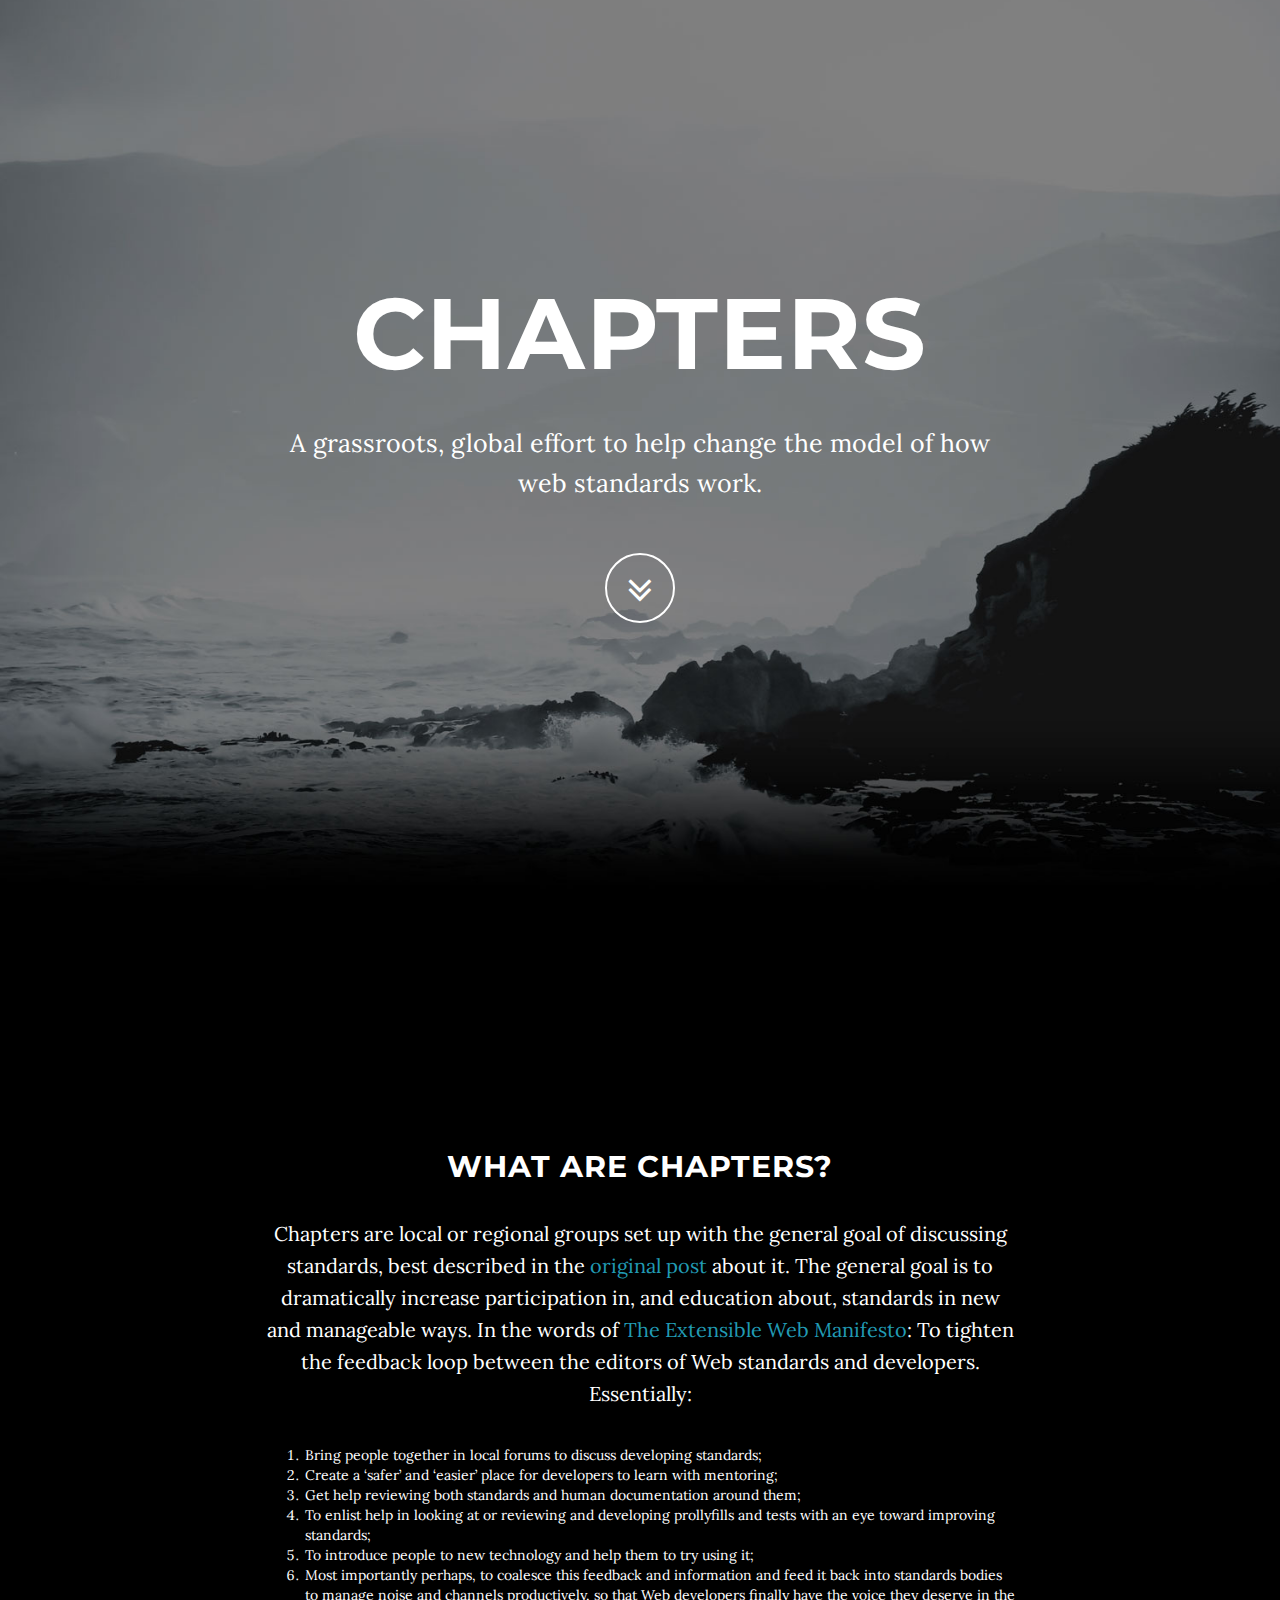
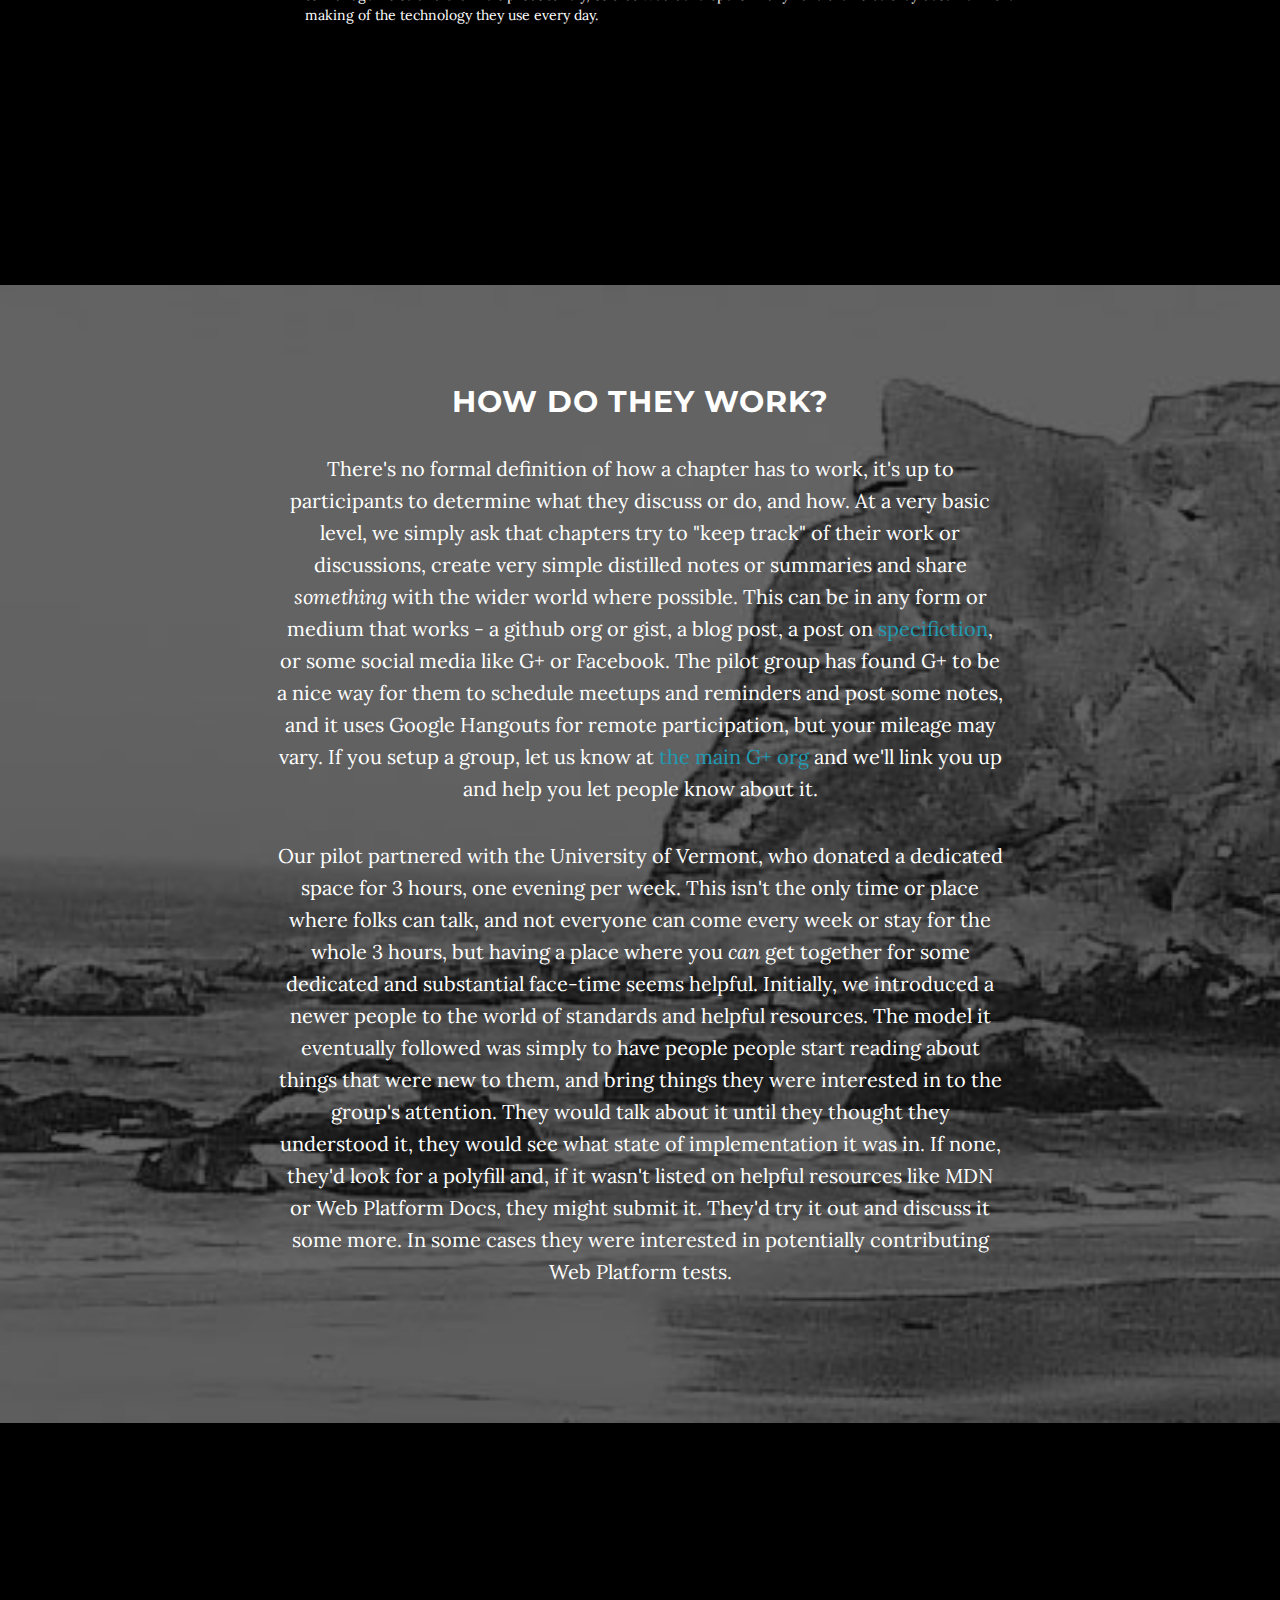
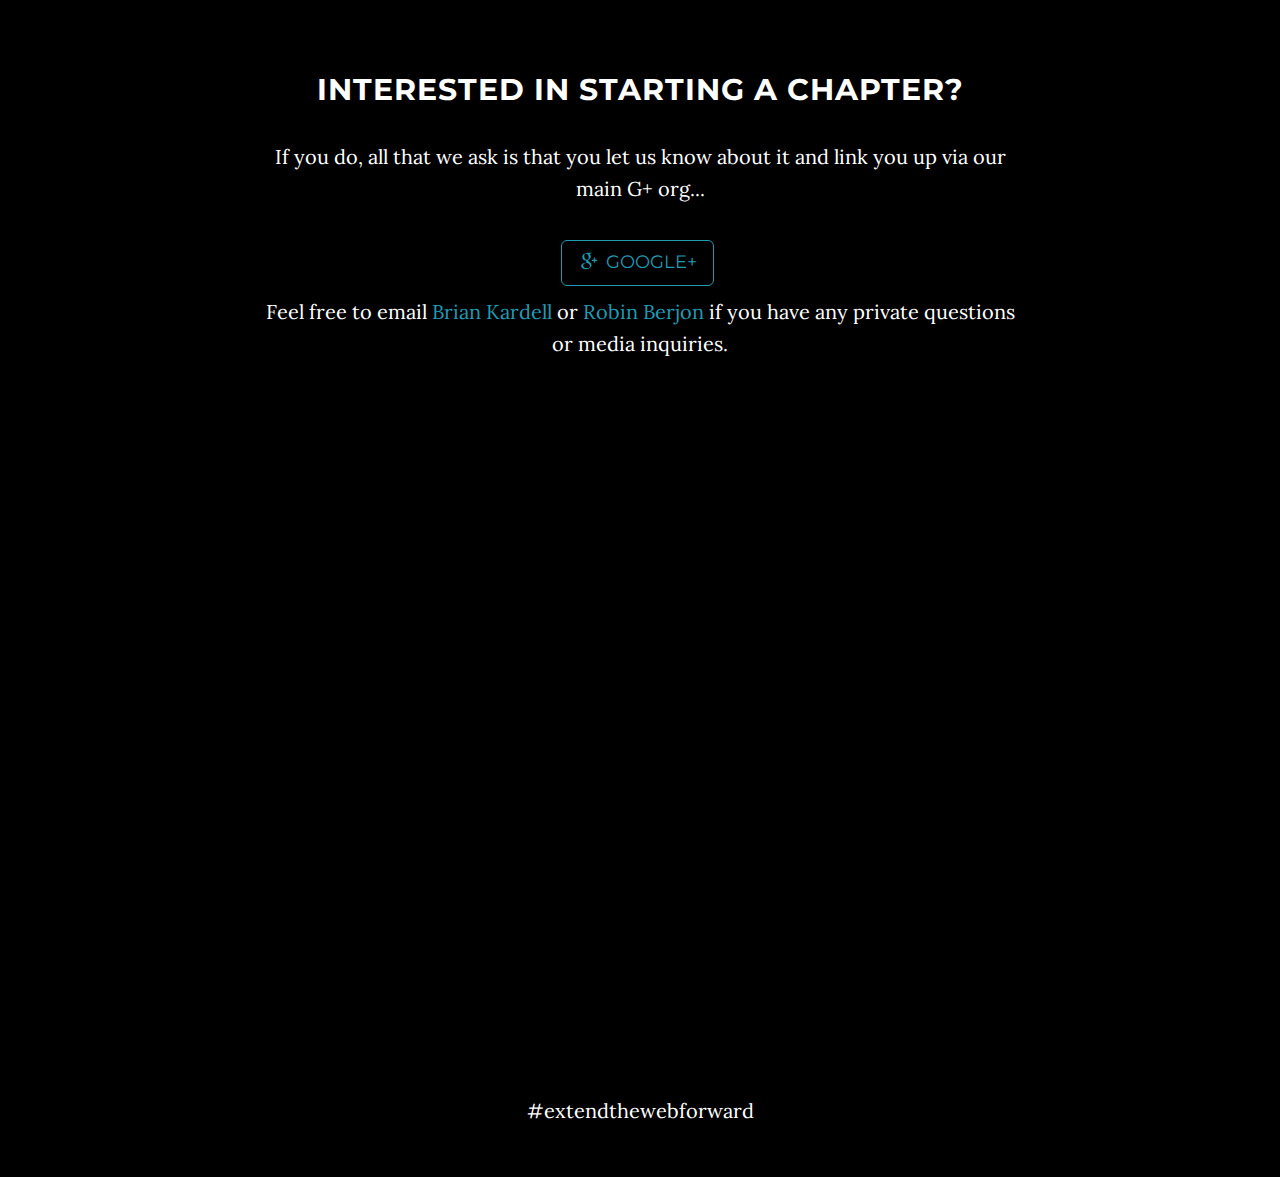
==== index.html @ 22abe1ae "Typos and copy-editing of the "What" text" ====
<!DOCTYPE html>
<html lang="en">

<head>

    <meta charset="utf-8">
    <meta http-equiv="X-UA-Compatible" content="IE=edge">
    <meta name="viewport" content="width=device-width, initial-scale=1">
    <meta name="description" content="">
    <meta name="author" content="">

    <title>Chapters.io : Tightening the Standards Feedback Loop</title>

    <!-- Bootstrap Core CSS -->
    <link href="css/bootstrap.min.css" rel="stylesheet">

    <!-- Custom CSS -->
    <link href="css/grayscale.css" rel="stylesheet">

    <!-- Custom Fonts -->
    <link href="font-awesome/css/font-awesome.min.css" rel="stylesheet" type="text/css">
    <link href="http://fonts.googleapis.com/css?family=Lora:400,700,400italic,700italic" rel="stylesheet" type="text/css">
    <link href="http://fonts.googleapis.com/css?family=Montserrat:400,700" rel="stylesheet" type="text/css">

    <!-- HTML5 Shim and Respond.js IE8 support of HTML5 elements and media queries -->
    <!-- WARNING: Respond.js doesn't work if you view the page via file:// -->
    <!--[if lt IE 9]>
        <script src="https://oss.maxcdn.com/libs/html5shiv/3.7.0/html5shiv.js"></script>
        <script src="https://oss.maxcdn.com/libs/respond.js/1.4.2/respond.min.js"></script>
    <![endif]-->

</head>

<body id="page-top" data-spy="scroll" data-target=".navbar-fixed-top">



    <!-- Intro Header -->
    <header class="intro">
        <div class="intro-body">
            <div class="container">
                <div class="row">
                    <div class="col-md-8 col-md-offset-2">
                        <h1 class="brand-heading">Chapters</h1>
                        <p class="intro-text">A grassroots, global effort to help change the model of how web standards work.</p>
                        <a href="#about" class="btn btn-circle page-scroll">
                            <i class="fa fa-angle-double-down animated"></i>
                        </a>
                    </div>
                </div>
            </div>
        </div>
    </header>

    <!-- About Section -->
    <section id="about" class="container content-section text-center">
        <div class="row">
            <div class="col-lg-8 col-lg-offset-2">
                <h2>What are Chapters?</h2>
                <p>
                Chapters are local or regional groups set up with the general goal of discussing standards, best described in
                the <a href="https://medium.com/@briankardell/web-standards-we-want-part-i-chapters-ca71985bf914">original post</a>
                about it. The general goal is to dramatically increase participation in, and education about, standards in new and
                manageable ways. In the words of <a href="https://extensiblewebmanifesto.org">The Extensible Web Manifesto</a>:
                To tighten the feedback loop between the editors of Web standards and developers. Essentially:
                </p>
                <ol style="text-align: left;">
			<li>Bring people together in local forums to discuss developing standards;</li>
			<li>Create a ‘safer’ and ‘easier’ place for developers to learn with mentoring;</li>
			<li>Get help reviewing both standards and human documentation around them;</li>
			<li>To enlist help in looking at or reviewing and developing prollyfills and tests with an eye toward 
			    improving standards;</li>
			<li>To introduce people to new technology and help them to try using it;</li>
			<li>Most importantly perhaps, to coalesce this feedback and information and feed it back into standards
			    bodies to manage noise and channels productively, so that Web developers finally have the voice
			    they deserve in the making of the technology they use every day.</li>
		</ol>
            </div>
        </div>
    </section>

    <!-- Download Section -->
    <section class="content-section text-center">
        <div class="how-section">
            <div class="container">
                <div class="col-lg-8 col-lg-offset-2">
                    <h2>How do they work?</h2>
                    <p>There's no formal definition of how a chapter has to work, it's up to participants to determine what
                    they discuss or do, and how.  At a very basic level, we simply ask that chapters try to "keep track" of their work or discussions,
                    create very simple distilled notes or summaries and share <em>something</em> with the wider world where possible.
                    This can be in any form or medium that works - a github org or gist, a blog post, a post on <a href="https://discourse.specifiction.org">specifiction</a>, or some social media like G+ or Facebook.  The pilot group has found G+ to be a nice way for them to schedule meetups
                    and reminders and post some notes, and it uses Google Hangouts for remote participation, but your mileage may vary.
                    If you setup a group, let us know at <a href="https://plus.google.com/u/0/108958737038911231850/about">the main G+ org</a>
                    and we'll link you up and help you let people know about it.
                    </p>
                    <p>Our pilot partnered with the University of Vermont, who donated a dedicated space for 3 hours, one evening per week.
                    This isn't the only time or place where folks can talk, and not everyone can come every week or stay for the whole 3 hours,
                    but having a place where you <em>can</em> get together for some dedicated and substantial face-time seems helpful.
                    Initially, we introduced a newer people to the world of standards and helpful resources.
                    The model it eventually followed was simply to have people people start reading about things that were new to them, and
                    bring things they were interested in to the group's attention.  They would talk about it until they thought they understood it,
                    they would see what state of implementation it was in.  If none, they'd look for a polyfill and, if it wasn't listed on
                    helpful resources like MDN or Web Platform Docs, they might submit it.  They'd try it out and discuss it some more.
                    In some cases they were interested in potentially contributing Web Platform tests.
                    </p>
                    <!-- a href="url" class="btn btn-default btn-lg">Sample link</a -->
                </div>
            </div>
        </div>
    </section>

    <!-- Contact Section -->
    <section id="contact" class="container content-section text-center">
        <div class="row">
            <div class="col-lg-8 col-lg-offset-2">
                <h2>Interested in Starting a Chapter?</h2>
                <p>If you do, all that we ask is that you let us know about it and link you up via our main G+ org...</p>
                </p>
                <ul class="list-inline banner-social-buttons">
                    <!-- we don't have this yet... li>
                        <a href="https://twitter.com/chapters.io" class="btn btn-default btn-lg"><i class="fa fa-twitter fa-fw"></i> <span class="network-name">Twitter</span></a>
                    </li>
                    -->
                    <!-- we don't really have something useful here atm... li>
                        <a href="https://github.com/chapters" class="btn btn-default btn-lg"><i class="fa fa-github fa-fw"></i> <span class="network-name">Github</span></a>
                    </li -->
                    <li>
                        <a href="https://plus.google.com/u/0/108958737038911231850/about" class="btn btn-default btn-lg"><i class="fa fa-google-plus fa-fw"></i> <span class="network-name">Google+</span></a>
                    </li>
                </ul>
                <p>Feel free to email <a href="mailto:bkardell@gmail.com">Brian Kardell</a> or <a href="mailto:robin@berjon.com">Robin Berjon</a> if you have any private questions or media inquiries.</p>
            </div>
        </div>
    </section>

    <!-- Map Section -->
    <div id="map"></div>

    <!-- Footer -->
    <footer>
        <div class="container text-center">
            <p>#extendthewebforward</p>
        </div>
    </footer>

</body>

</html>
---- css/grayscale.css ----
/*!
 * Start Bootstrap - Grayscale Bootstrap Theme (http://startbootstrap.com)
 * Code licensed under the Apache License v2.0.
 * For details, see http://www.apache.org/licenses/LICENSE-2.0.
 */

body {
    width: 100%;
    height: 100%;
    font-family: Lora,"Helvetica Neue",Helvetica,Arial,sans-serif;
    color: #fff;
    background-color: #000;
}

html {
    width: 100%;
    height: 100%;
}

h1,
h2,
h3,
h4,
h5,
h6 {
    margin: 0 0 35px;
    text-transform: uppercase;
    font-family: Montserrat,"Helvetica Neue",Helvetica,Arial,sans-serif;
    font-weight: 700;
    letter-spacing: 1px;
}

p {
    margin: 0 0 25px;
    font-size: 18px;
    line-height: 1.5;
}

@media(min-width:767px) {
    p {
        margin: 0 0 35px;
        font-size: 20px;
        line-height: 1.6;
    }
}

a {
    color: #219ab3;
    -webkit-transition: all .2s ease-in-out;
    -moz-transition: all .2s ease-in-out;
    transition: all .2s ease-in-out;
}

a:hover,
a:focus {
    text-decoration: none;
    color: #11505d;
}

.light {
    font-weight: 400;
}

.navbar-custom {
    margin-bottom: 0;
    border-bottom: 1px solid rgba(255,255,255,.3);
    text-transform: uppercase;
    font-family: Montserrat,"Helvetica Neue",Helvetica,Arial,sans-serif;
    background-color: #000;
}

.navbar-custom .navbar-brand {
    font-weight: 700;
}

.navbar-custom .navbar-brand:focus {
    outline: 0;
}

.navbar-custom .navbar-brand .navbar-toggle {
    padding: 4px 6px;
    font-size: 16px;
    color: #fff;
}

.navbar-custom .navbar-brand .navbar-toggle:focus,
.navbar-custom .navbar-brand .navbar-toggle:active {
    outline: 0;
}

.navbar-custom a {
    color: #fff;
}

.navbar-custom .nav li.active {
    outline: nonte;
    background-color: rgba(255,255,255,.3);
}

.navbar-custom .nav li a {
    -webkit-transition: background .3s ease-in-out;
    -moz-transition: background .3s ease-in-out;
    transition: background .3s ease-in-out;
}

.navbar-custom .nav li a:hover,
.navbar-custom .nav li a:focus,
.navbar-custom .nav li a.active {
    outline: 0;
    background-color: rgba(255,255,255,.3);
}

@media(min-width:767px) {
    .navbar {
        padding: 20px 0;
        border-bottom: 0;
        letter-spacing: 1px;
        background: 0 0;
        -webkit-transition: background .5s ease-in-out,padding .5s ease-in-out;
        -moz-transition: background .5s ease-in-out,padding .5s ease-in-out;
        transition: background .5s ease-in-out,padding .5s ease-in-out;
    }

    .top-nav-collapse {
        padding: 0;
        background-color: #000;
    }

    .navbar-custom.top-nav-collapse {
        border-bottom: 1px solid rgba(255,255,255,.3);
    }
}

.intro {
    display: table;
    width: 100%;
    height: auto;
    padding: 100px 0;
    text-align: center;
    color: #fff;
    background: url(../img/intro-bg.jpg) no-repeat bottom center scroll;
    background-color: #000;
    -webkit-background-size: cover;
    -moz-background-size: cover;
    background-size: cover;
    -o-background-size: cover;
}

.intro .intro-body {
    display: table-cell;
    vertical-align: middle;
}

.intro .intro-body .brand-heading {
    font-size: 40px;
}

.intro .intro-body .intro-text {
    font-size: 18px;
}

@media(min-width:767px) {
    .intro {
        height: 100%;
        padding: 0;
    }

    .intro .intro-body .brand-heading {
        font-size: 100px;
    }

    .intro .intro-body .intro-text {
        font-size: 25px;
    }
}

.btn-circle {
    width: 70px;
    height: 70px;
    margin-top: 15px;
    padding: 7px 16px;
    border: 2px solid #fff;
    border-radius: 35px;
    font-size: 40px;
    color: #fff;
    background: 0 0;
    -webkit-transition: background .3s ease-in-out;
    -moz-transition: background .3s ease-in-out;
    transition: background .3s ease-in-out;
}

.btn-circle:hover,
.btn-circle:focus {
    outline: 0;
    color: #fff;
    background: rgba(255,255,255,.1);
}

.btn-circle i.animated {
    -webkit-transition-property: -webkit-transform;
    -webkit-transition-duration: 1s;
    -moz-transition-property: -moz-transform;
    -moz-transition-duration: 1s;
}

.btn-circle:hover i.animated {
    -webkit-animation-name: pulse;
    -moz-animation-name: pulse;
    -webkit-animation-duration: 1.5s;
    -moz-animation-duration: 1.5s;
    -webkit-animation-iteration-count: infinite;
    -moz-animation-iteration-count: infinite;
    -webkit-animation-timing-function: linear;
    -moz-animation-timing-function: linear;
}

@-webkit-keyframes pulse {
    0 {
        -webkit-transform: scale(1);
        transform: scale(1);
    }

    50% {
        -webkit-transform: scale(1.2);
        transform: scale(1.2);
    }

    100% {
        -webkit-transform: scale(1);
        transform: scale(1);
    }
}

@-moz-keyframes pulse {
    0 {
        -moz-transform: scale(1);
        transform: scale(1);
    }

    50% {
        -moz-transform: scale(1.2);
        transform: scale(1.2);
    }

    100% {
        -moz-transform: scale(1);
        transform: scale(1);
    }
}

.content-section {
    padding-top: 100px;
}

.how-section {
    width: 100%;
    padding: 50px 0;
    color: #fff;
    background: url(../img/downloads-bg.jpg) no-repeat center center scroll;
    background-color: #000;
    -webkit-background-size: cover;
    -moz-background-size: cover;
    background-size: cover;
    -o-background-size: cover;
}

#map {
    width: 100%;
    height: 200px;
    margin-top: 100px;
}

@media(min-width:767px) {
    .content-section {
        padding-top: 250px;
    }

    .how-section {
        padding: 100px 0;
    }

    #map {
        height: 400px;
        margin-top: 250px;
    }
}

.btn {
    text-transform: uppercase;
    font-family: Montserrat,"Helvetica Neue",Helvetica,Arial,sans-serif;
    font-weight: 400;
    -webkit-transition: all .3s ease-in-out;
    -moz-transition: all .3s ease-in-out;
    transition: all .3s ease-in-out;
}

.btn-default {
    border: 1px solid #219ab3;
    color: #219ab3;
    background-color: transparent;
}

.btn-default:hover,
.btn-default:focus {
    border: 1px solid #219ab3;
    outline: 0;
    color: #000;
    background-color: #219ab3;
}

ul.banner-social-buttons {
    margin-top: 0;
}

@media(max-width:1199px) {
    ul.banner-social-buttons {
        margin-top: 15px;
    }
}

@media(max-width:767px) {
    ul.banner-social-buttons li {
        display: block;
        margin-bottom: 20px;
        padding: 0;
    }

    ul.banner-social-buttons li:last-child {
        margin-bottom: 0;
    }
}

footer {
    padding: 50px 0;
}

footer p {
    margin: 0;
}

::-moz-selection {
    text-shadow: none;
    background: #fcfcfc;
    background: rgba(255,255,255,.2);
}

::selection {
    text-shadow: none;
    background: #fcfcfc;
    background: rgba(255,255,255,.2);
}

img::selection {
    background: 0 0;
}

img::-moz-selection {
    background: 0 0;
}

body {
    webkit-tap-highlight-color: rgba(255,255,255,.2);
}
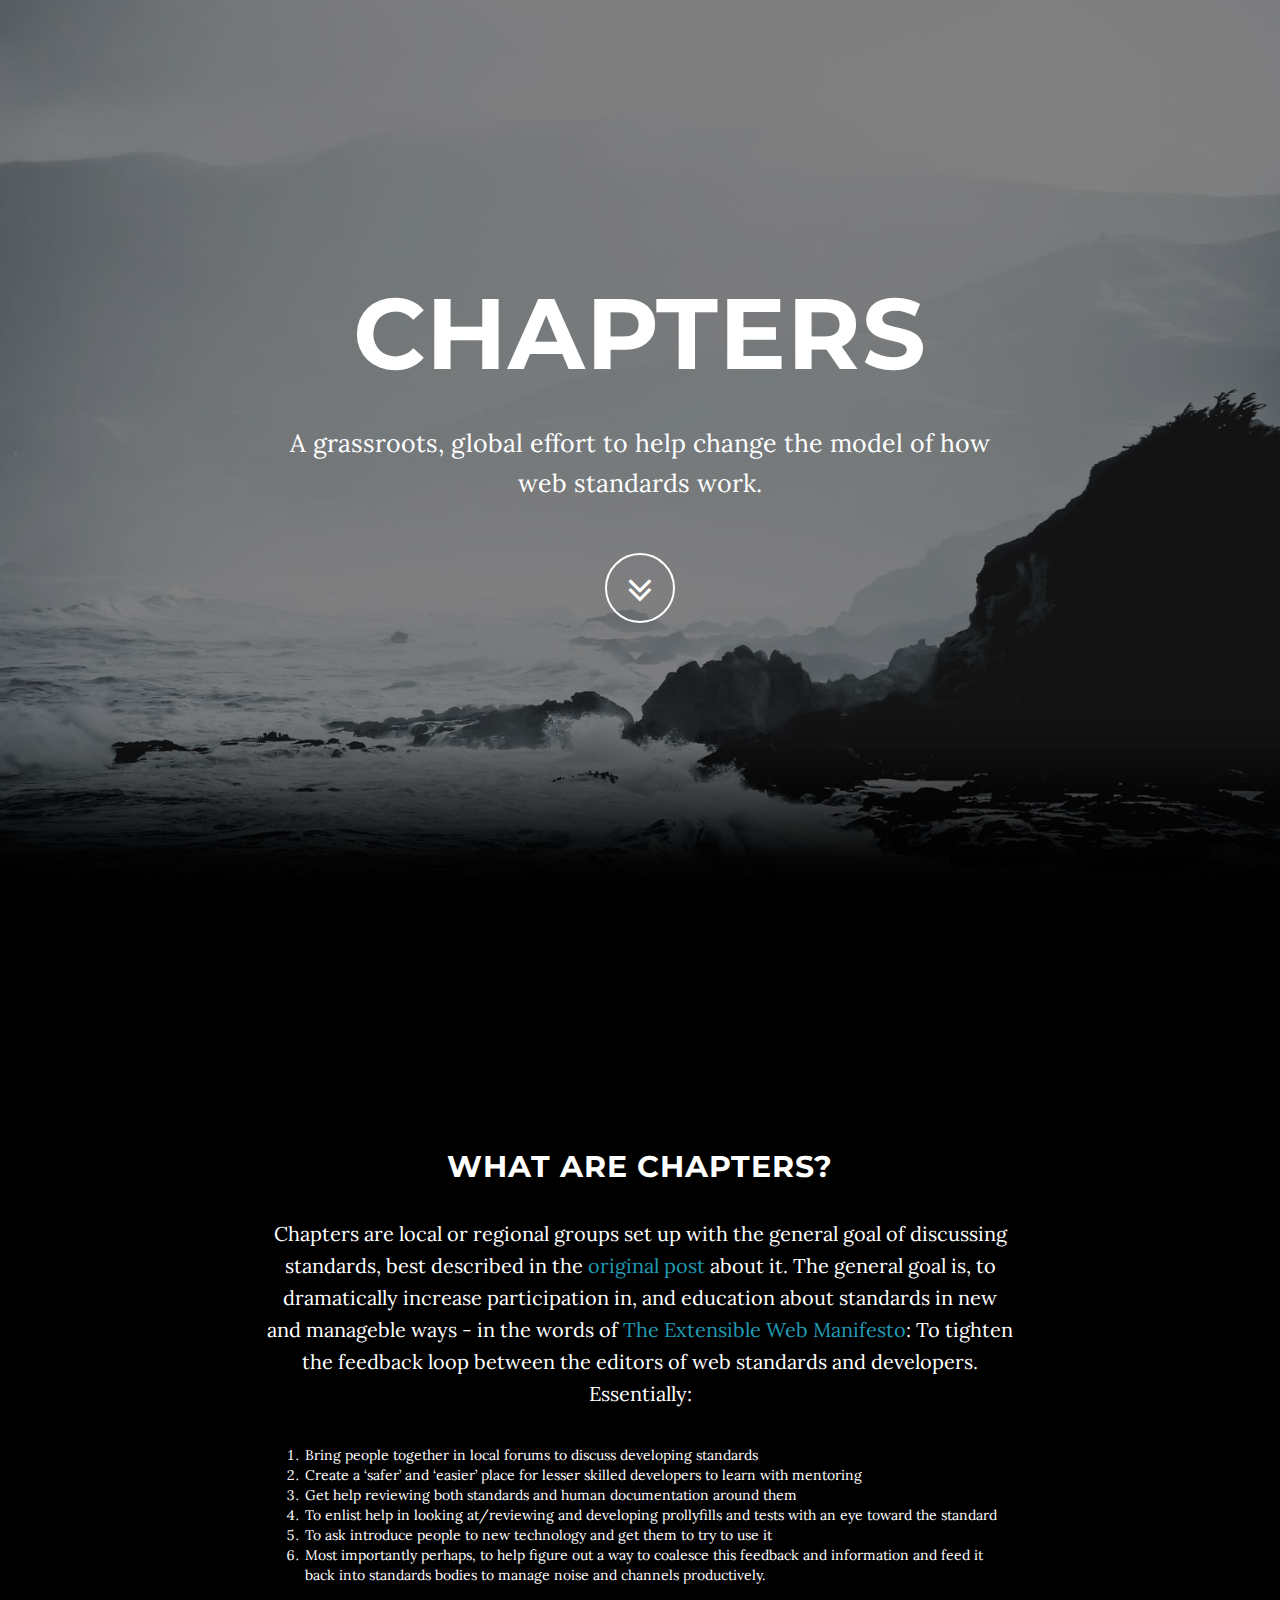
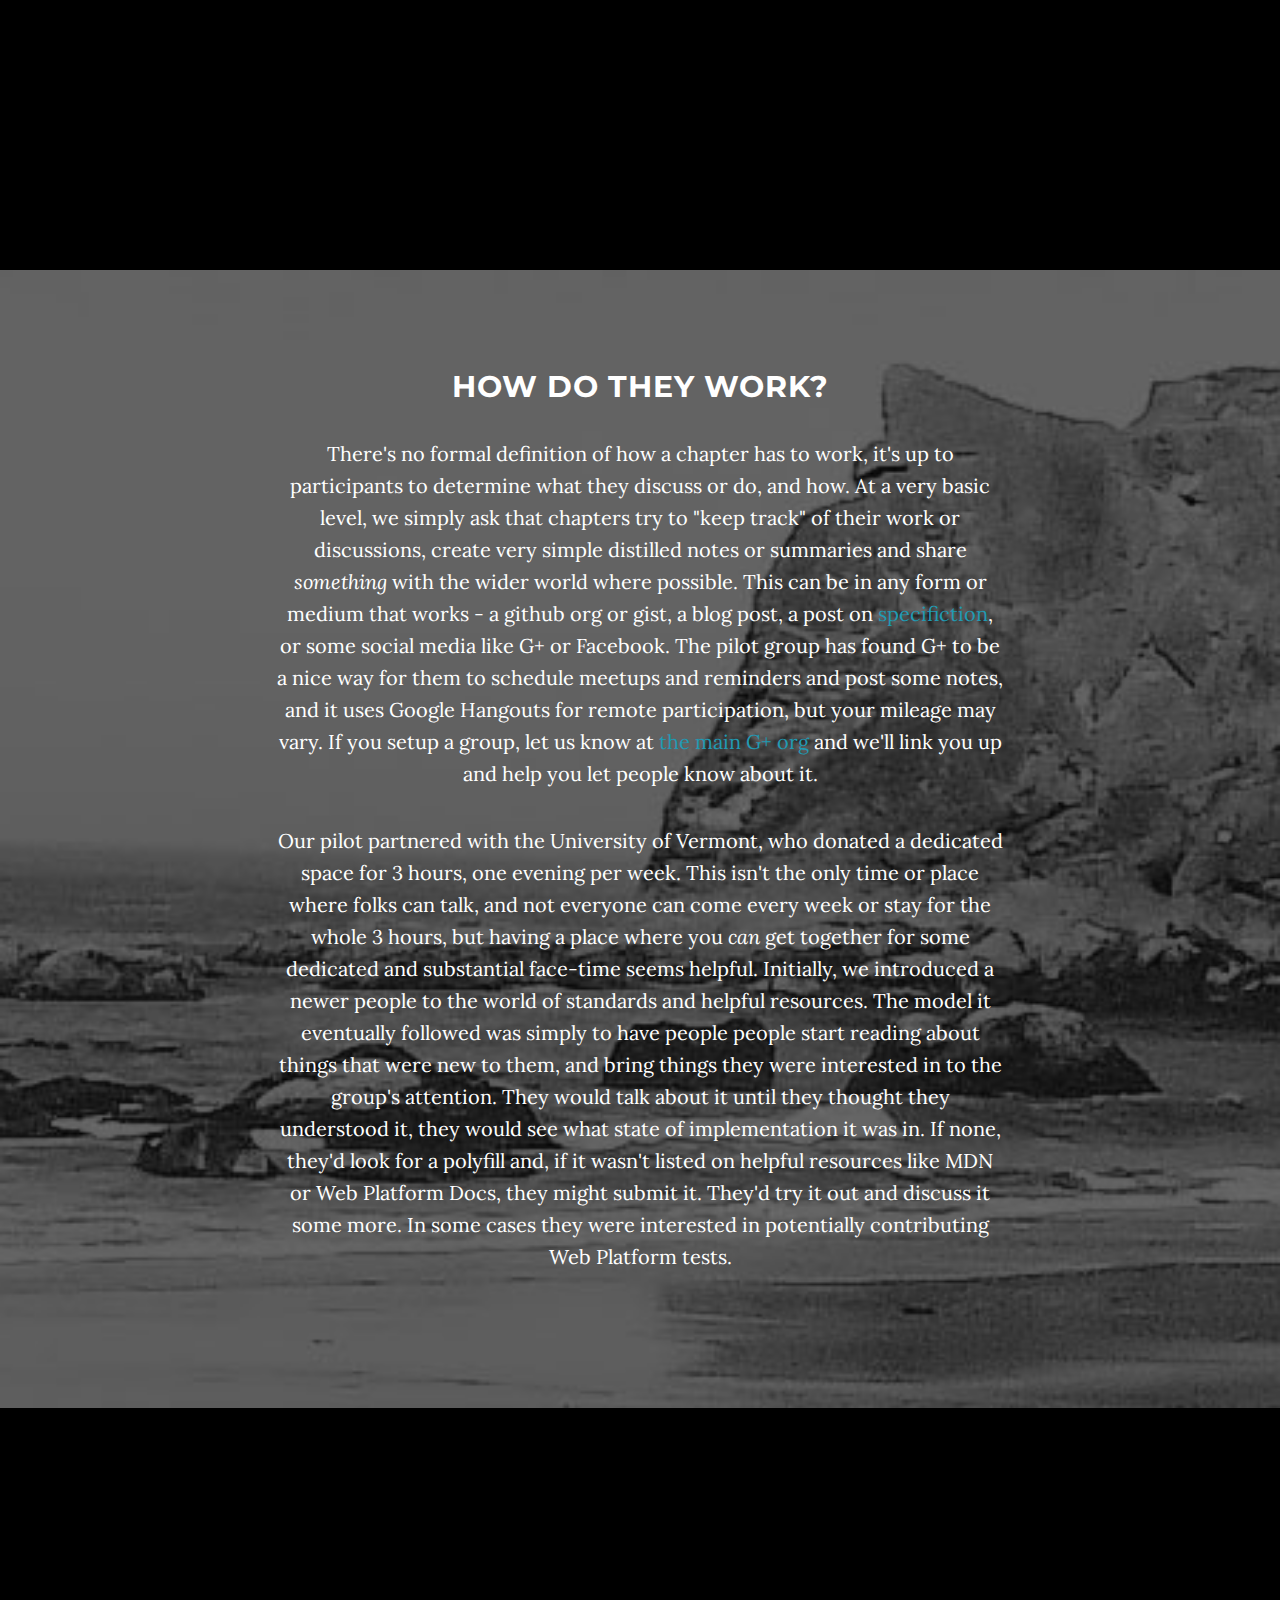
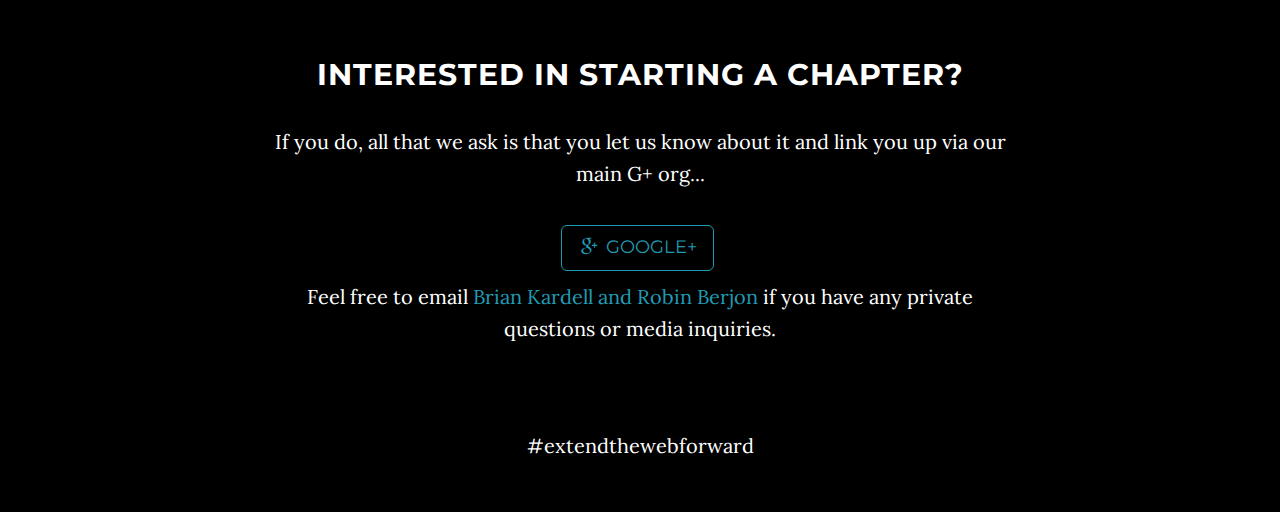
==== commit f1d0ddfa: "Don't give them a choice, just email both!" ====
--- a/index.html
+++ b/index.html
@@ -57,24 +57,20 @@
         <div class="row">
             <div class="col-lg-8 col-lg-offset-2">
                 <h2>What are Chapters?</h2>
-                <p>
-                Chapters are local or regional groups set up with the general goal of discussing standards, best described in
-                the <a href="https://medium.com/@briankardell/web-standards-we-want-part-i-chapters-ca71985bf914">original post</a>
-                about it. The general goal is to dramatically increase participation in, and education about, standards in new and
-                manageable ways. In the words of <a href="https://extensiblewebmanifesto.org">The Extensible Web Manifesto</a>:
-                To tighten the feedback loop between the editors of Web standards and developers. Essentially:
+                <p>Chapters are local or regional groups set up with the general goal of discussing standards, best described in
+                the <a href="https://medium.com/@briankardell/web-standards-we-want-part-i-chapters-ca71985bf914">original post</a> about it.
+                The general goal is, to dramatically increase participation in, and education about standards in new and manageble ways - in the words of
+                <a href="https://extensiblewebmanifesto.org">The Extensible Web Manifesto</a>: To tighten the feedback loop between the editors
+                of web standards and developers.  Essentially:
+                <ol style="text-align: left;">
+					<li>Bring people together in local forums to discuss developing standards&nbsp;</li>
+					<li>Create a ‘safer’ and ‘easier’ place for lesser skilled developers&nbsp;to learn with mentoring&nbsp;</li>
+					<li>Get help reviewing both standards and human documentation around them</li>
+					<li>To enlist help in looking at/reviewing and developing prollyfills and tests with an eye toward the standard</li>
+					<li>To ask introduce people to new technology and get them to try to use it&nbsp;</li>
+					<li>Most importantly perhaps, to help figure out a way to coalesce this feedback and information and feed it back into standards bodies to manage noise and channels productively.</li>
+				</ol>
                 </p>
-                <ol style="text-align: left;">
-			<li>Bring people together in local forums to discuss developing standards;</li>
-			<li>Create a ‘safer’ and ‘easier’ place for developers to learn with mentoring;</li>
-			<li>Get help reviewing both standards and human documentation around them;</li>
-			<li>To enlist help in looking at or reviewing and developing prollyfills and tests with an eye toward 
-			    improving standards;</li>
-			<li>To introduce people to new technology and help them to try using it;</li>
-			<li>Most importantly perhaps, to coalesce this feedback and information and feed it back into standards
-			    bodies to manage noise and channels productively, so that Web developers finally have the voice
-			    they deserve in the making of the technology they use every day.</li>
-		</ol>
             </div>
         </div>
     </section>
@@ -128,13 +124,10 @@
                         <a href="https://plus.google.com/u/0/108958737038911231850/about" class="btn btn-default btn-lg"><i class="fa fa-google-plus fa-fw"></i> <span class="network-name">Google+</span></a>
                     </li>
                 </ul>
-                <p>Feel free to email <a href="mailto:bkardell@gmail.com">Brian Kardell</a> or <a href="mailto:robin@berjon.com">Robin Berjon</a> if you have any private questions or media inquiries.</p>
+                <p>Feel free to email <a href="mailto:bkardell@gmail.com,robin@berjon.com">Brian Kardell and Robin Berjon</a> if you have any private questions or media inquiries.</p>
             </div>
         </div>
     </section>
-
-    <!-- Map Section -->
-    <div id="map"></div>
 
     <!-- Footer -->
     <footer>
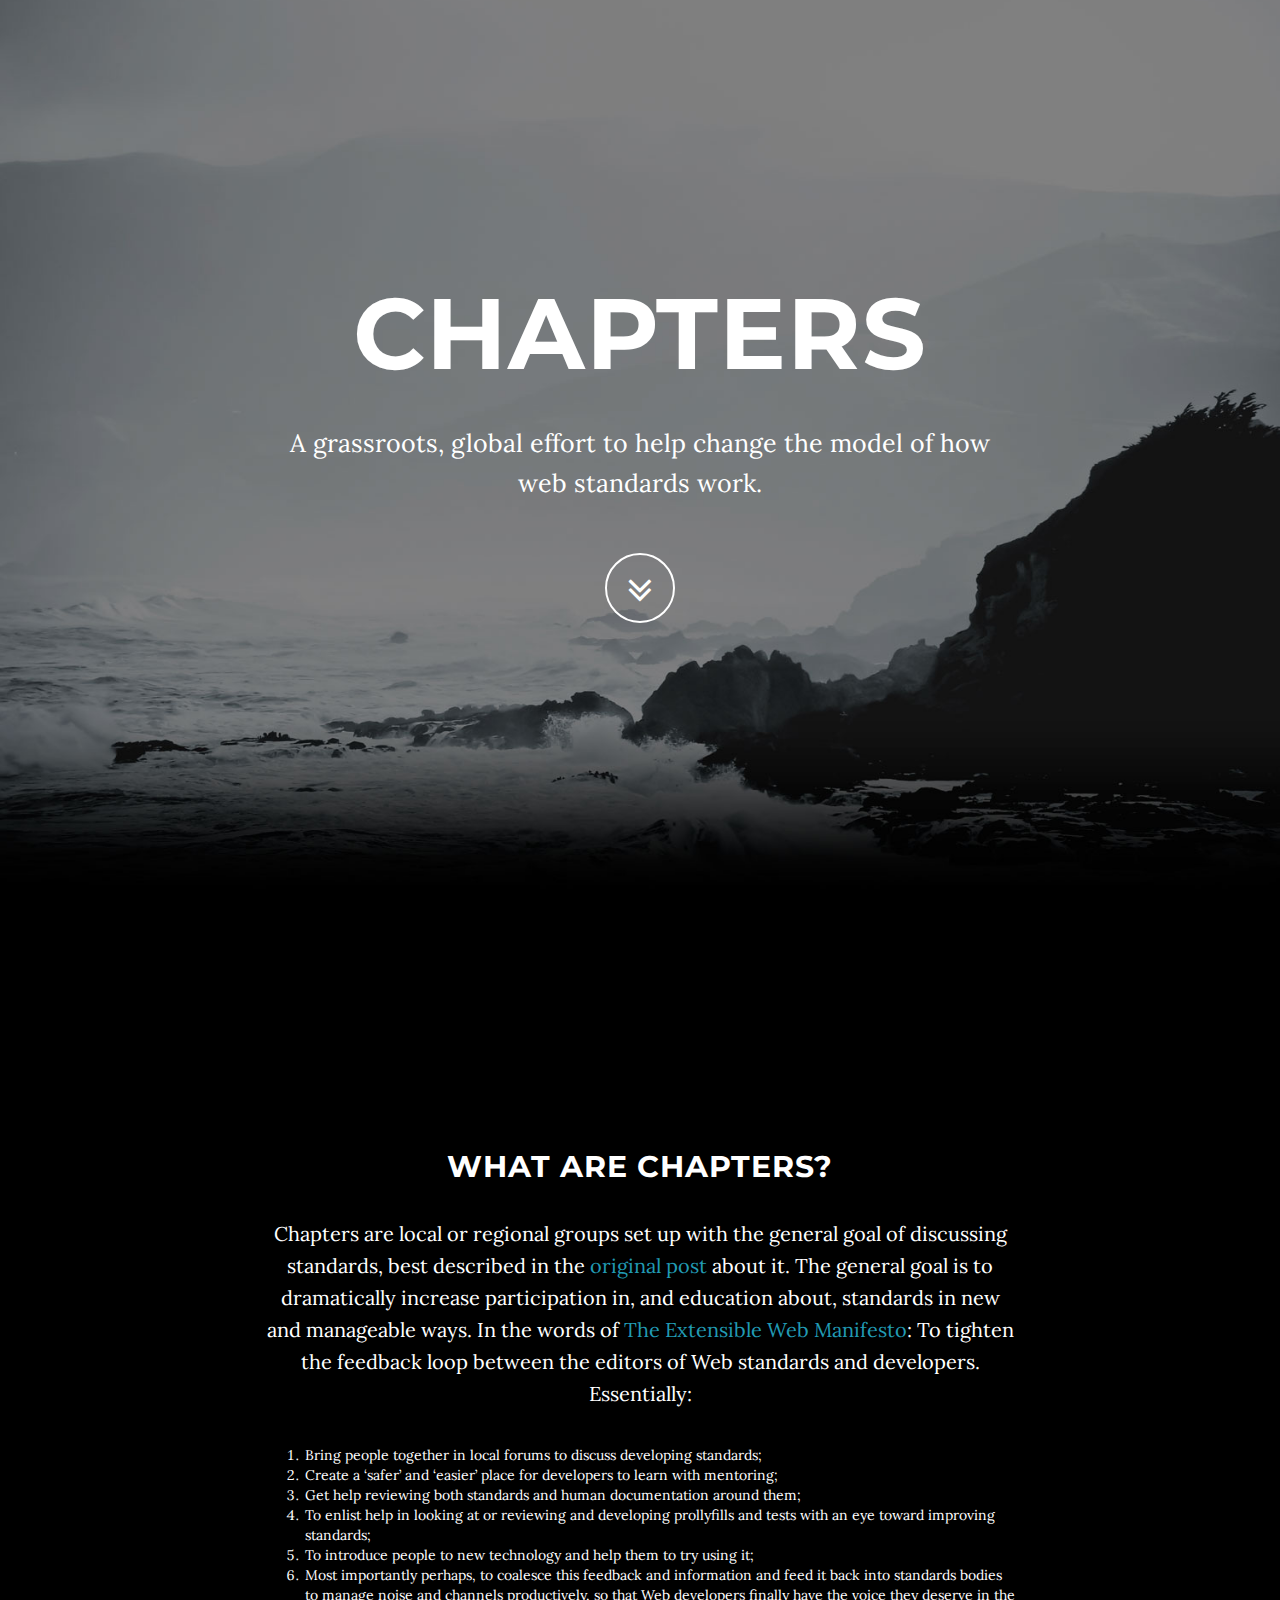
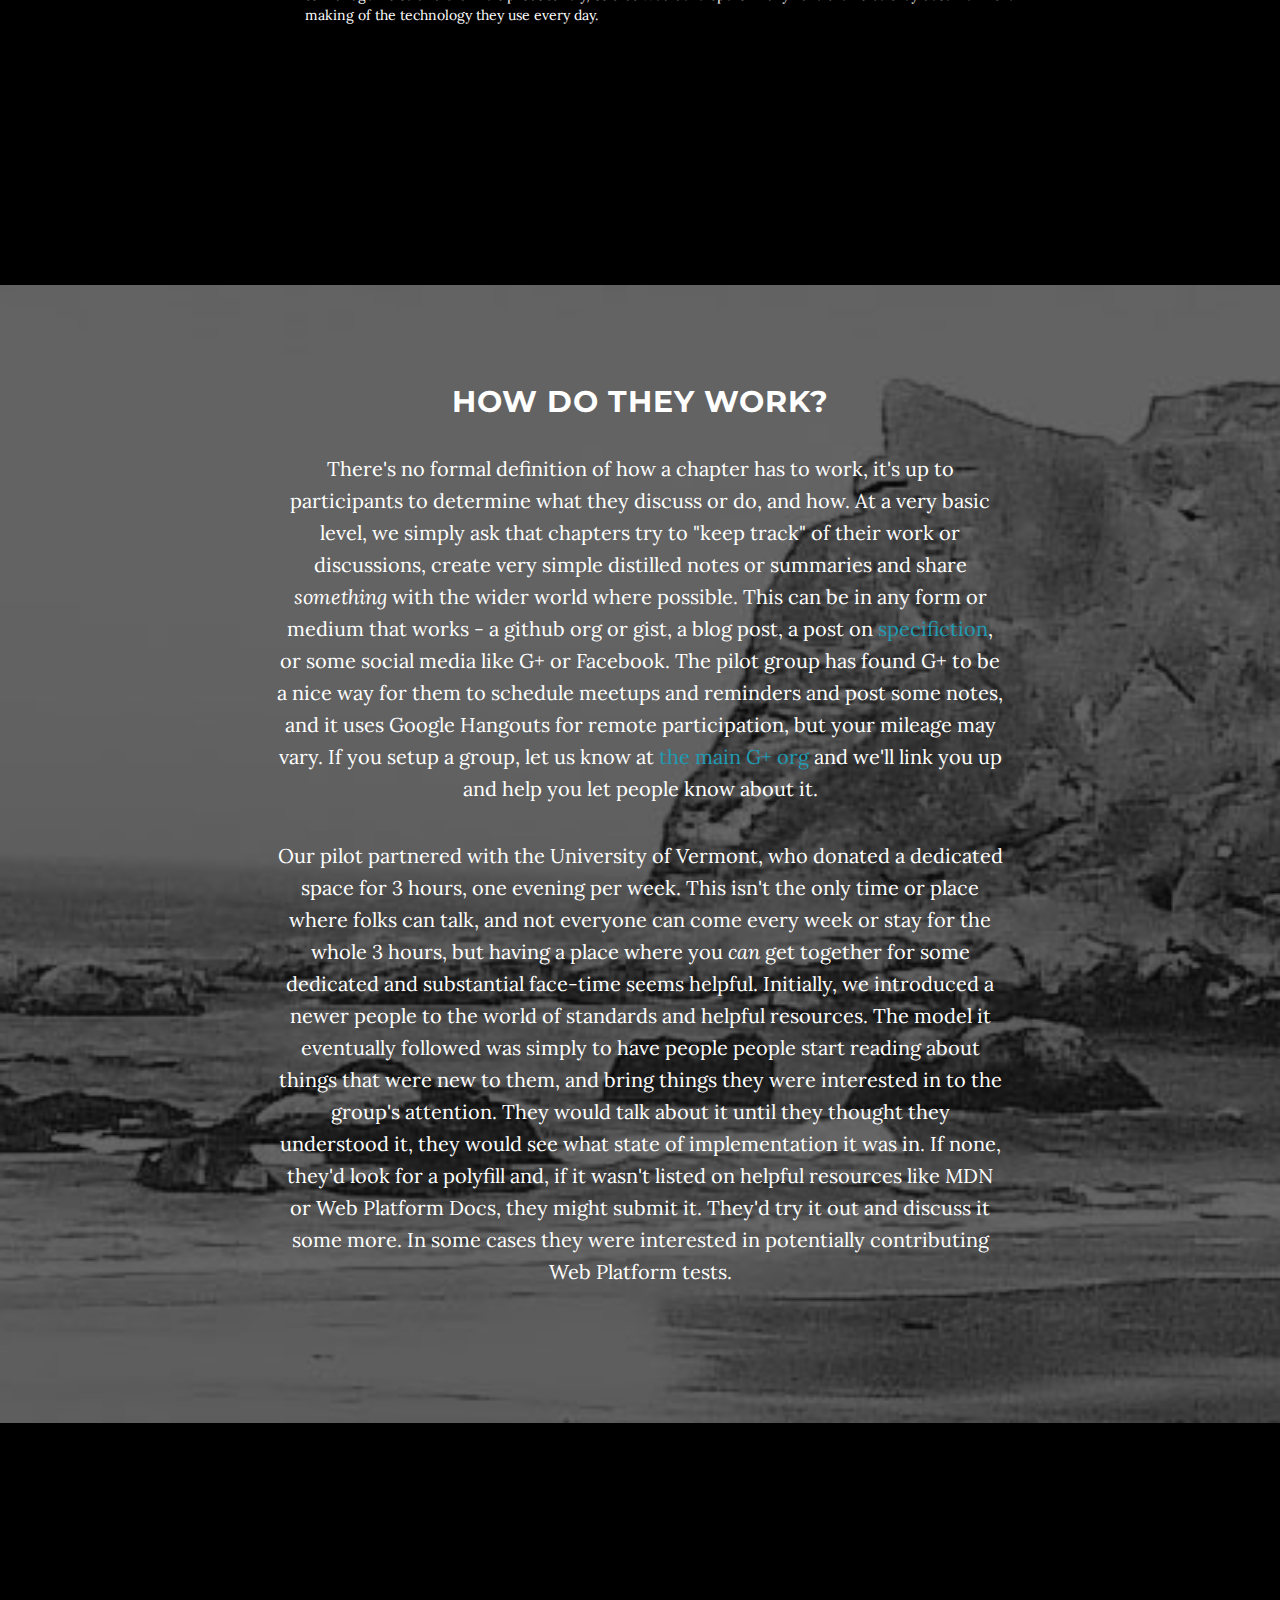
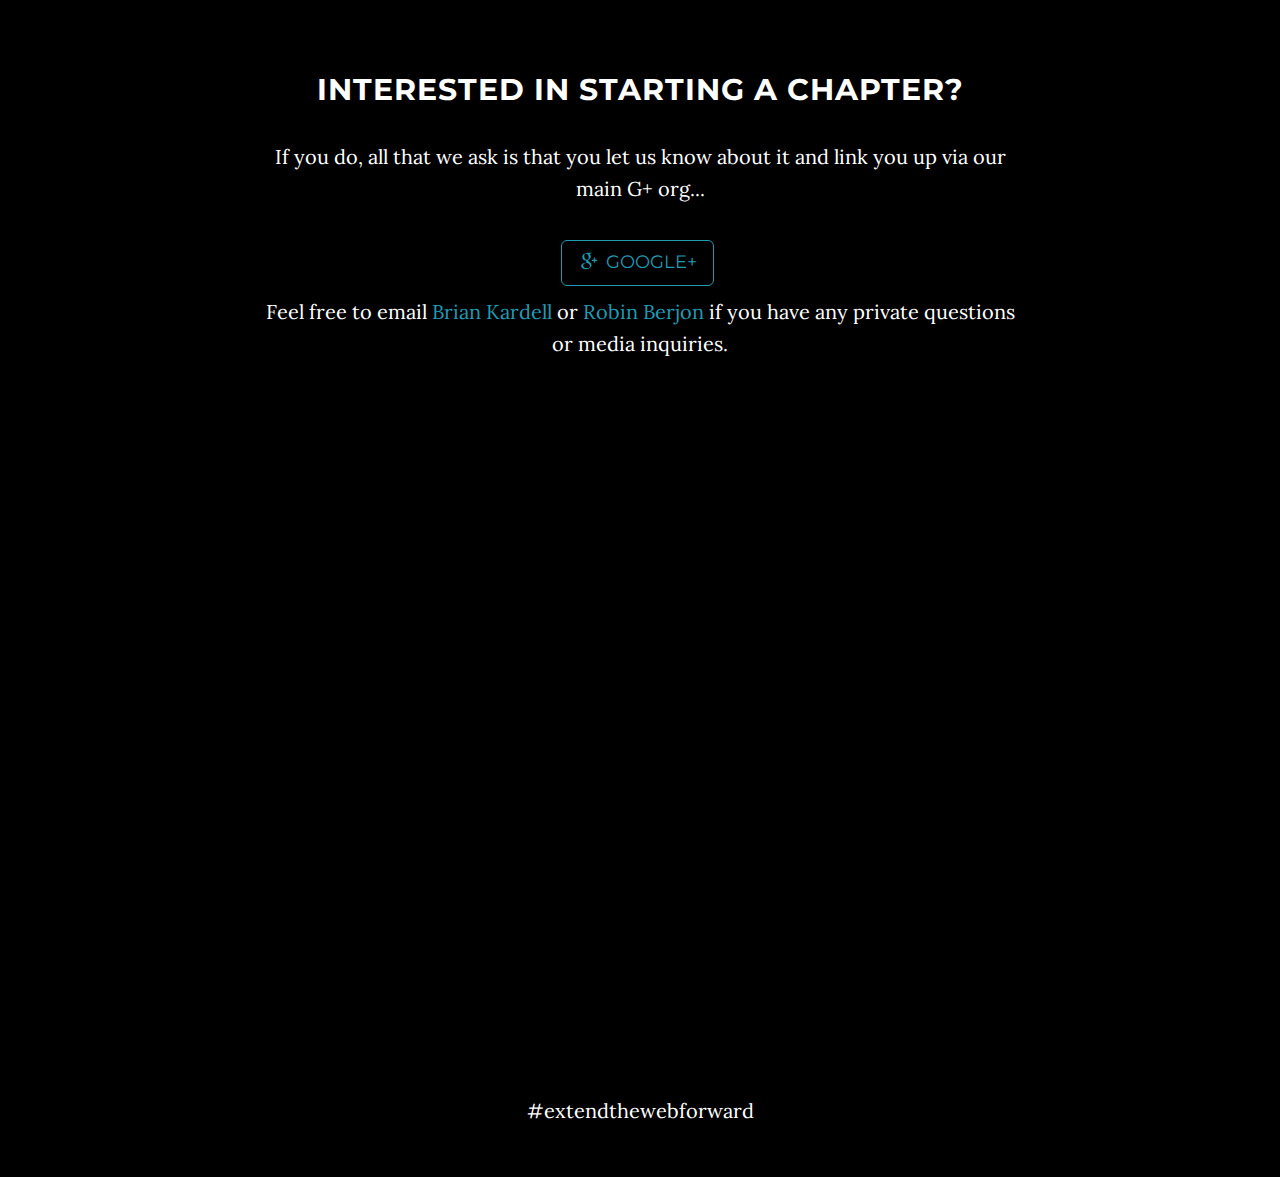
==== commit 2db2a07c: "Merge pull request #12 from chapters/darobin-what-edits" ====
--- a/index.html
+++ b/index.html
@@ -57,20 +57,24 @@
         <div class="row">
             <div class="col-lg-8 col-lg-offset-2">
                 <h2>What are Chapters?</h2>
-                <p>Chapters are local or regional groups set up with the general goal of discussing standards, best described in
-                the <a href="https://medium.com/@briankardell/web-standards-we-want-part-i-chapters-ca71985bf914">original post</a> about it.
-                The general goal is, to dramatically increase participation in, and education about standards in new and manageble ways - in the words of
-                <a href="https://extensiblewebmanifesto.org">The Extensible Web Manifesto</a>: To tighten the feedback loop between the editors
-                of web standards and developers.  Essentially:
+                <p>
+                Chapters are local or regional groups set up with the general goal of discussing standards, best described in
+                the <a href="https://medium.com/@briankardell/web-standards-we-want-part-i-chapters-ca71985bf914">original post</a>
+                about it. The general goal is to dramatically increase participation in, and education about, standards in new and
+                manageable ways. In the words of <a href="https://extensiblewebmanifesto.org">The Extensible Web Manifesto</a>:
+                To tighten the feedback loop between the editors of Web standards and developers. Essentially:
+                </p>
                 <ol style="text-align: left;">
-					<li>Bring people together in local forums to discuss developing standards&nbsp;</li>
-					<li>Create a ‘safer’ and ‘easier’ place for lesser skilled developers&nbsp;to learn with mentoring&nbsp;</li>
-					<li>Get help reviewing both standards and human documentation around them</li>
-					<li>To enlist help in looking at/reviewing and developing prollyfills and tests with an eye toward the standard</li>
-					<li>To ask introduce people to new technology and get them to try to use it&nbsp;</li>
-					<li>Most importantly perhaps, to help figure out a way to coalesce this feedback and information and feed it back into standards bodies to manage noise and channels productively.</li>
-				</ol>
-                </p>
+			<li>Bring people together in local forums to discuss developing standards;</li>
+			<li>Create a ‘safer’ and ‘easier’ place for developers to learn with mentoring;</li>
+			<li>Get help reviewing both standards and human documentation around them;</li>
+			<li>To enlist help in looking at or reviewing and developing prollyfills and tests with an eye toward 
+			    improving standards;</li>
+			<li>To introduce people to new technology and help them to try using it;</li>
+			<li>Most importantly perhaps, to coalesce this feedback and information and feed it back into standards
+			    bodies to manage noise and channels productively, so that Web developers finally have the voice
+			    they deserve in the making of the technology they use every day.</li>
+		</ol>
             </div>
         </div>
     </section>
@@ -124,10 +128,13 @@
                         <a href="https://plus.google.com/u/0/108958737038911231850/about" class="btn btn-default btn-lg"><i class="fa fa-google-plus fa-fw"></i> <span class="network-name">Google+</span></a>
                     </li>
                 </ul>
-                <p>Feel free to email <a href="mailto:bkardell@gmail.com,robin@berjon.com">Brian Kardell and Robin Berjon</a> if you have any private questions or media inquiries.</p>
+                <p>Feel free to email <a href="mailto:bkardell@gmail.com">Brian Kardell</a> or <a href="mailto:robin@berjon.com">Robin Berjon</a> if you have any private questions or media inquiries.</p>
             </div>
         </div>
     </section>
+
+    <!-- Map Section -->
+    <div id="map"></div>
 
     <!-- Footer -->
     <footer>
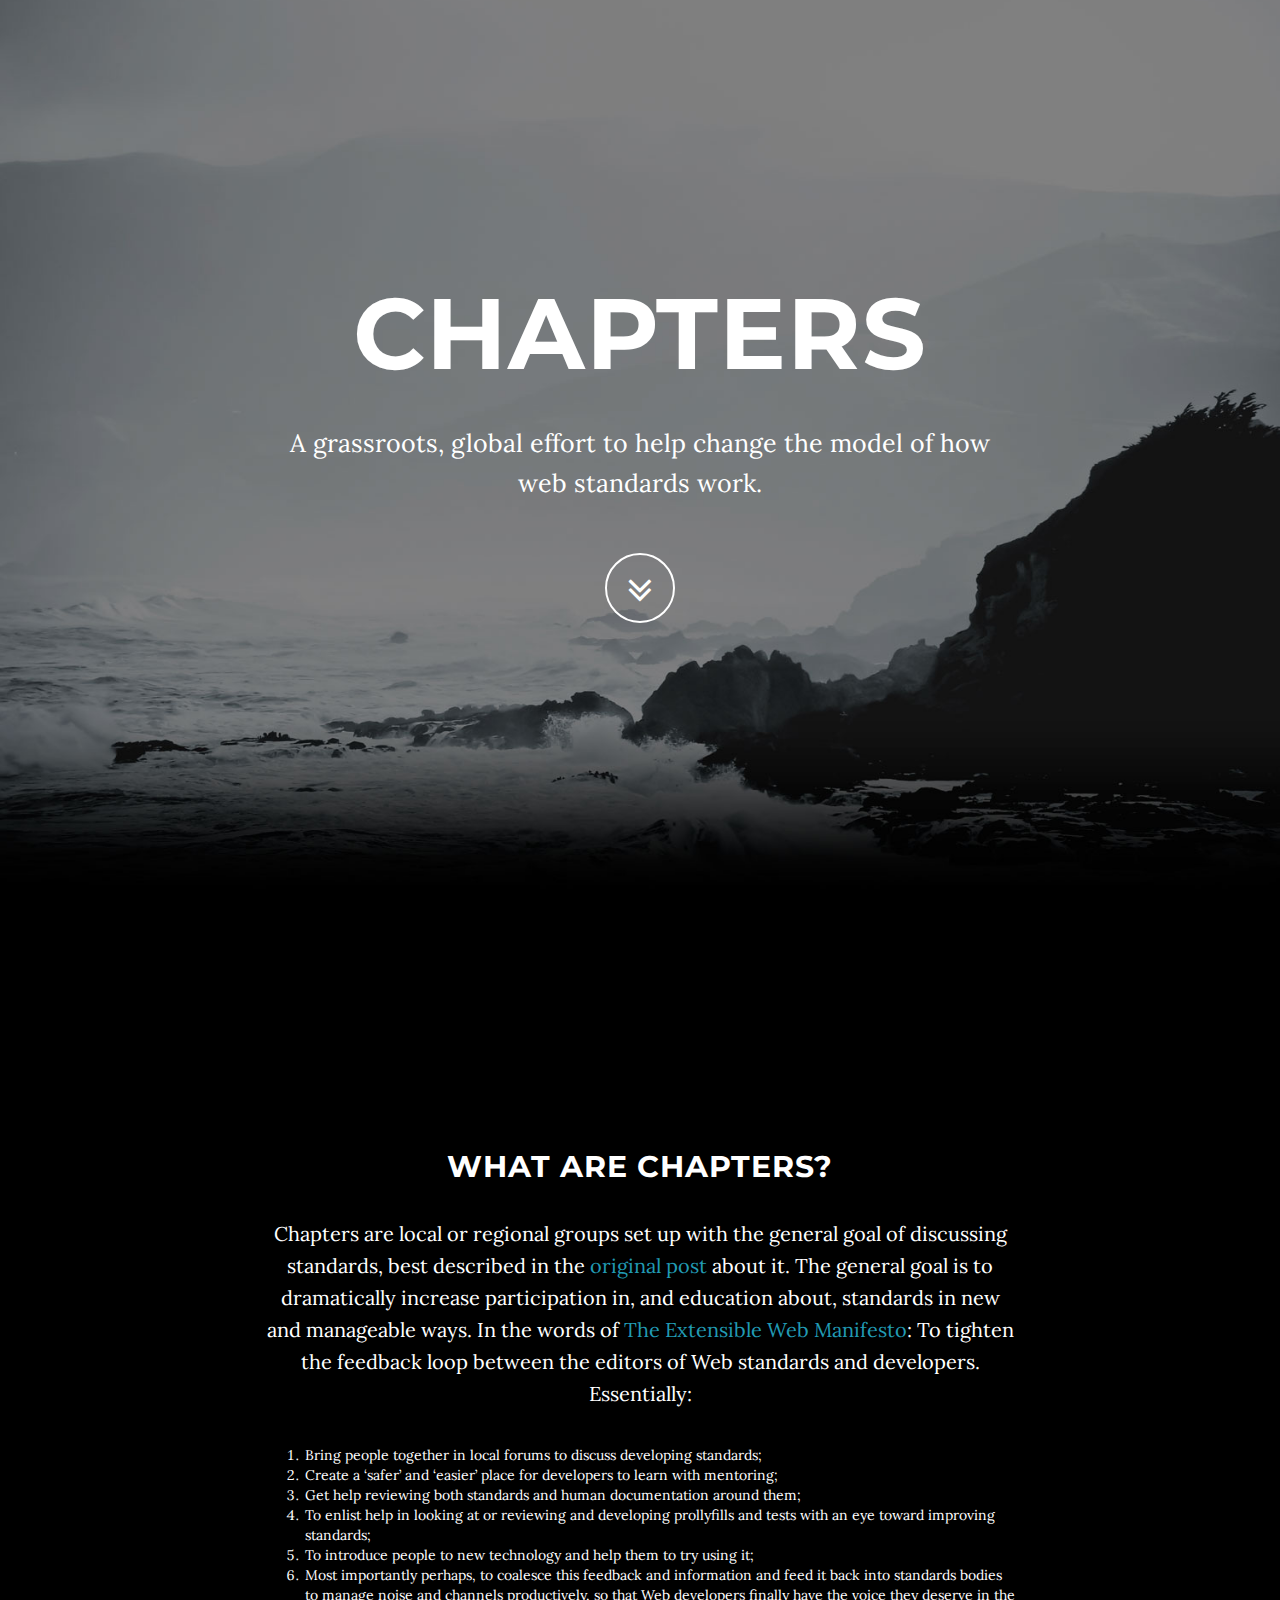
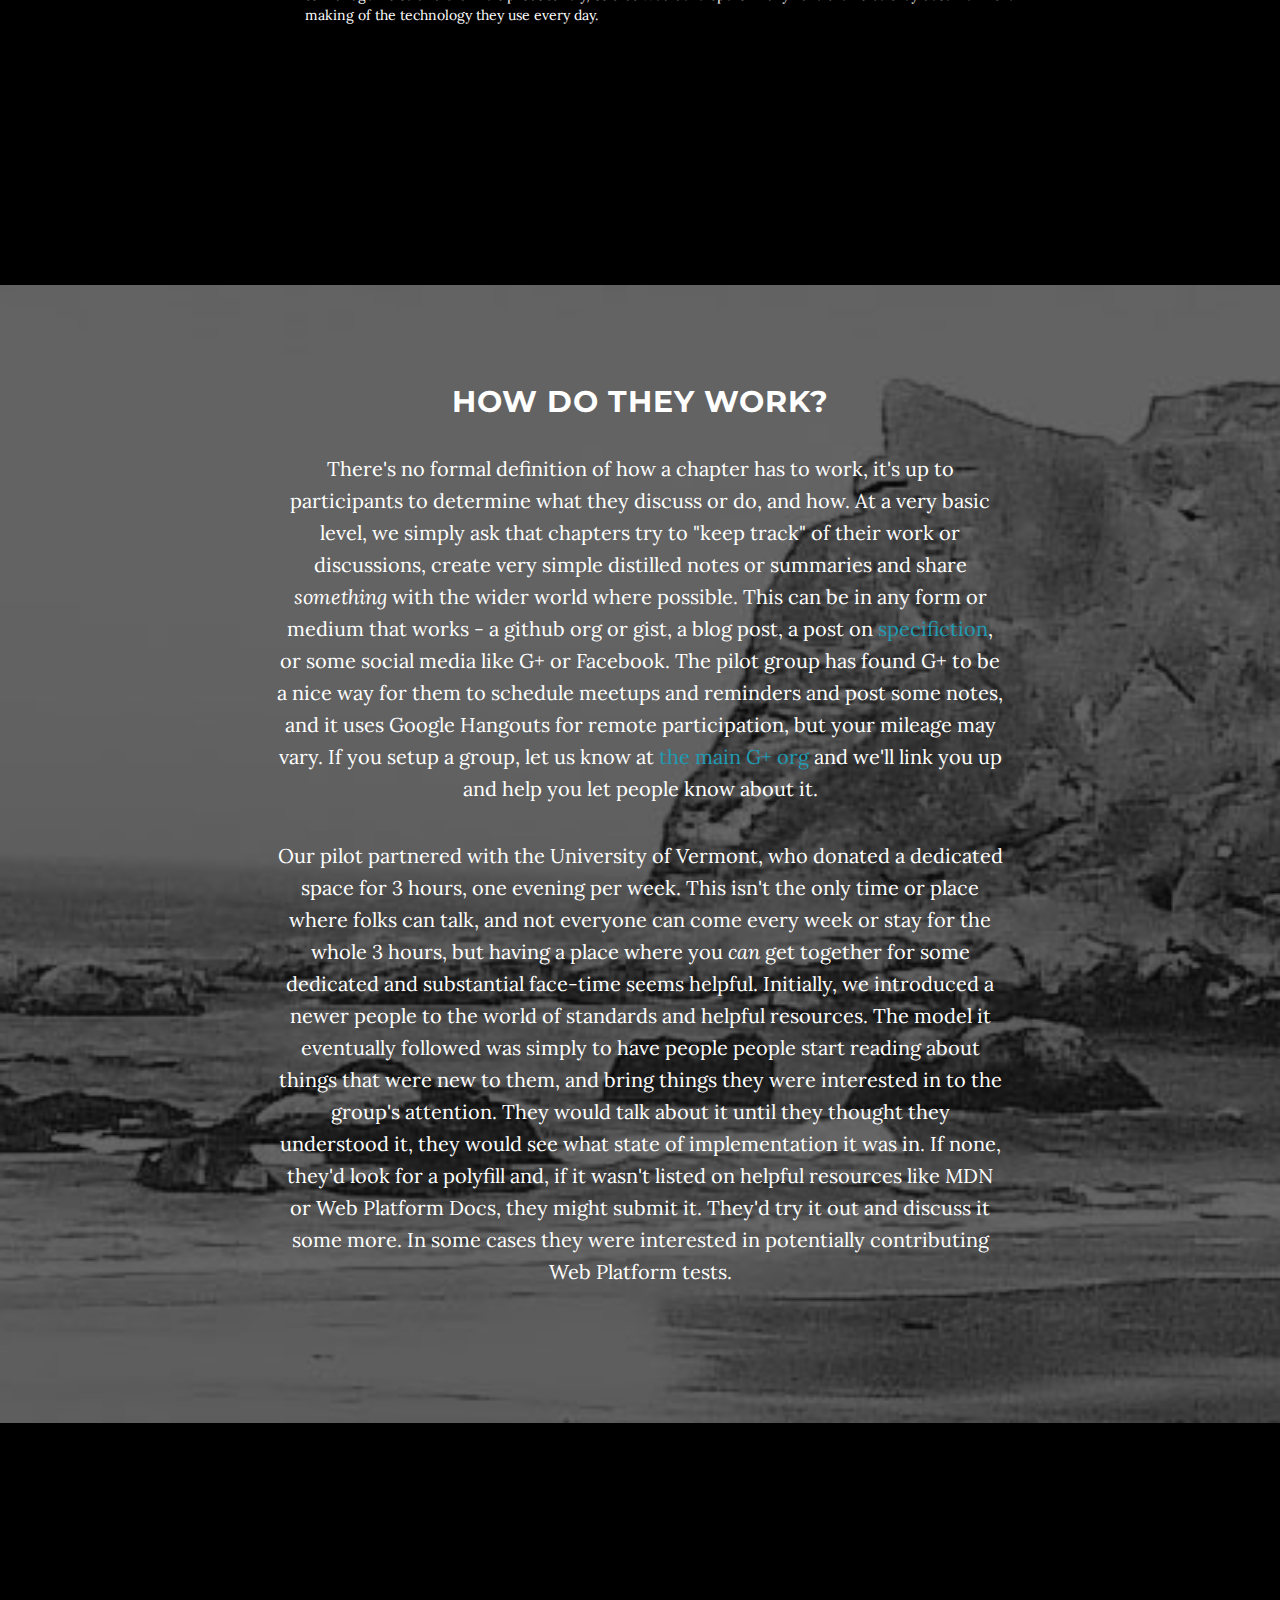
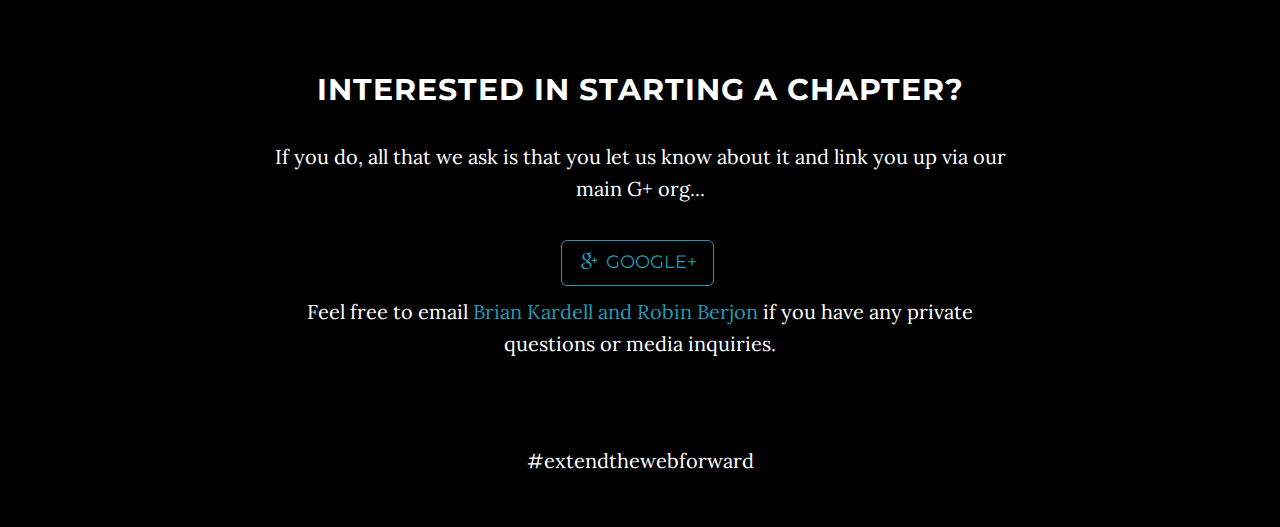
==== commit e1887320: "Merge pull request #17 from chapters/darobin-contact-link" ====
--- a/index.html
+++ b/index.html
@@ -128,13 +128,10 @@
                         <a href="https://plus.google.com/u/0/108958737038911231850/about" class="btn btn-default btn-lg"><i class="fa fa-google-plus fa-fw"></i> <span class="network-name">Google+</span></a>
                     </li>
                 </ul>
-                <p>Feel free to email <a href="mailto:bkardell@gmail.com">Brian Kardell</a> or <a href="mailto:robin@berjon.com">Robin Berjon</a> if you have any private questions or media inquiries.</p>
+                <p>Feel free to email <a href="mailto:bkardell@gmail.com,robin@berjon.com">Brian Kardell and Robin Berjon</a> if you have any private questions or media inquiries.</p>
             </div>
         </div>
     </section>
-
-    <!-- Map Section -->
-    <div id="map"></div>
 
     <!-- Footer -->
     <footer>
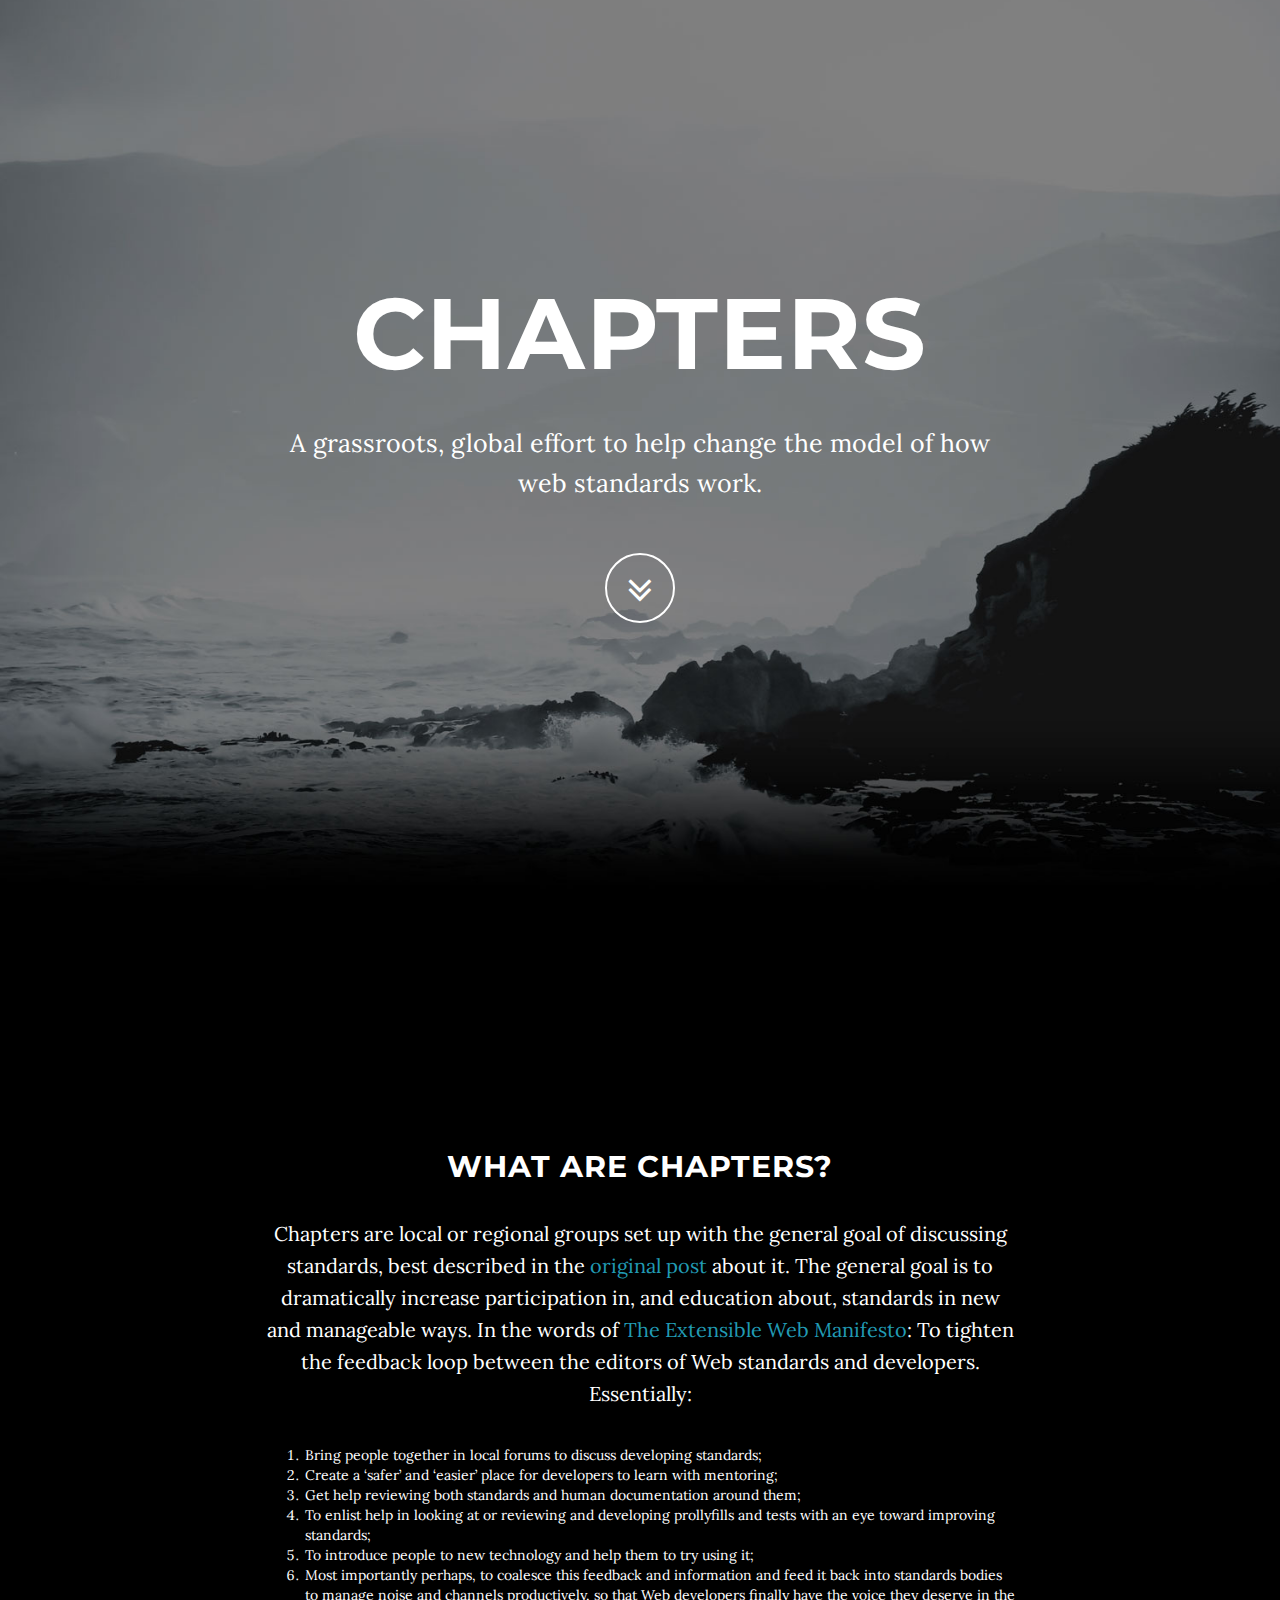
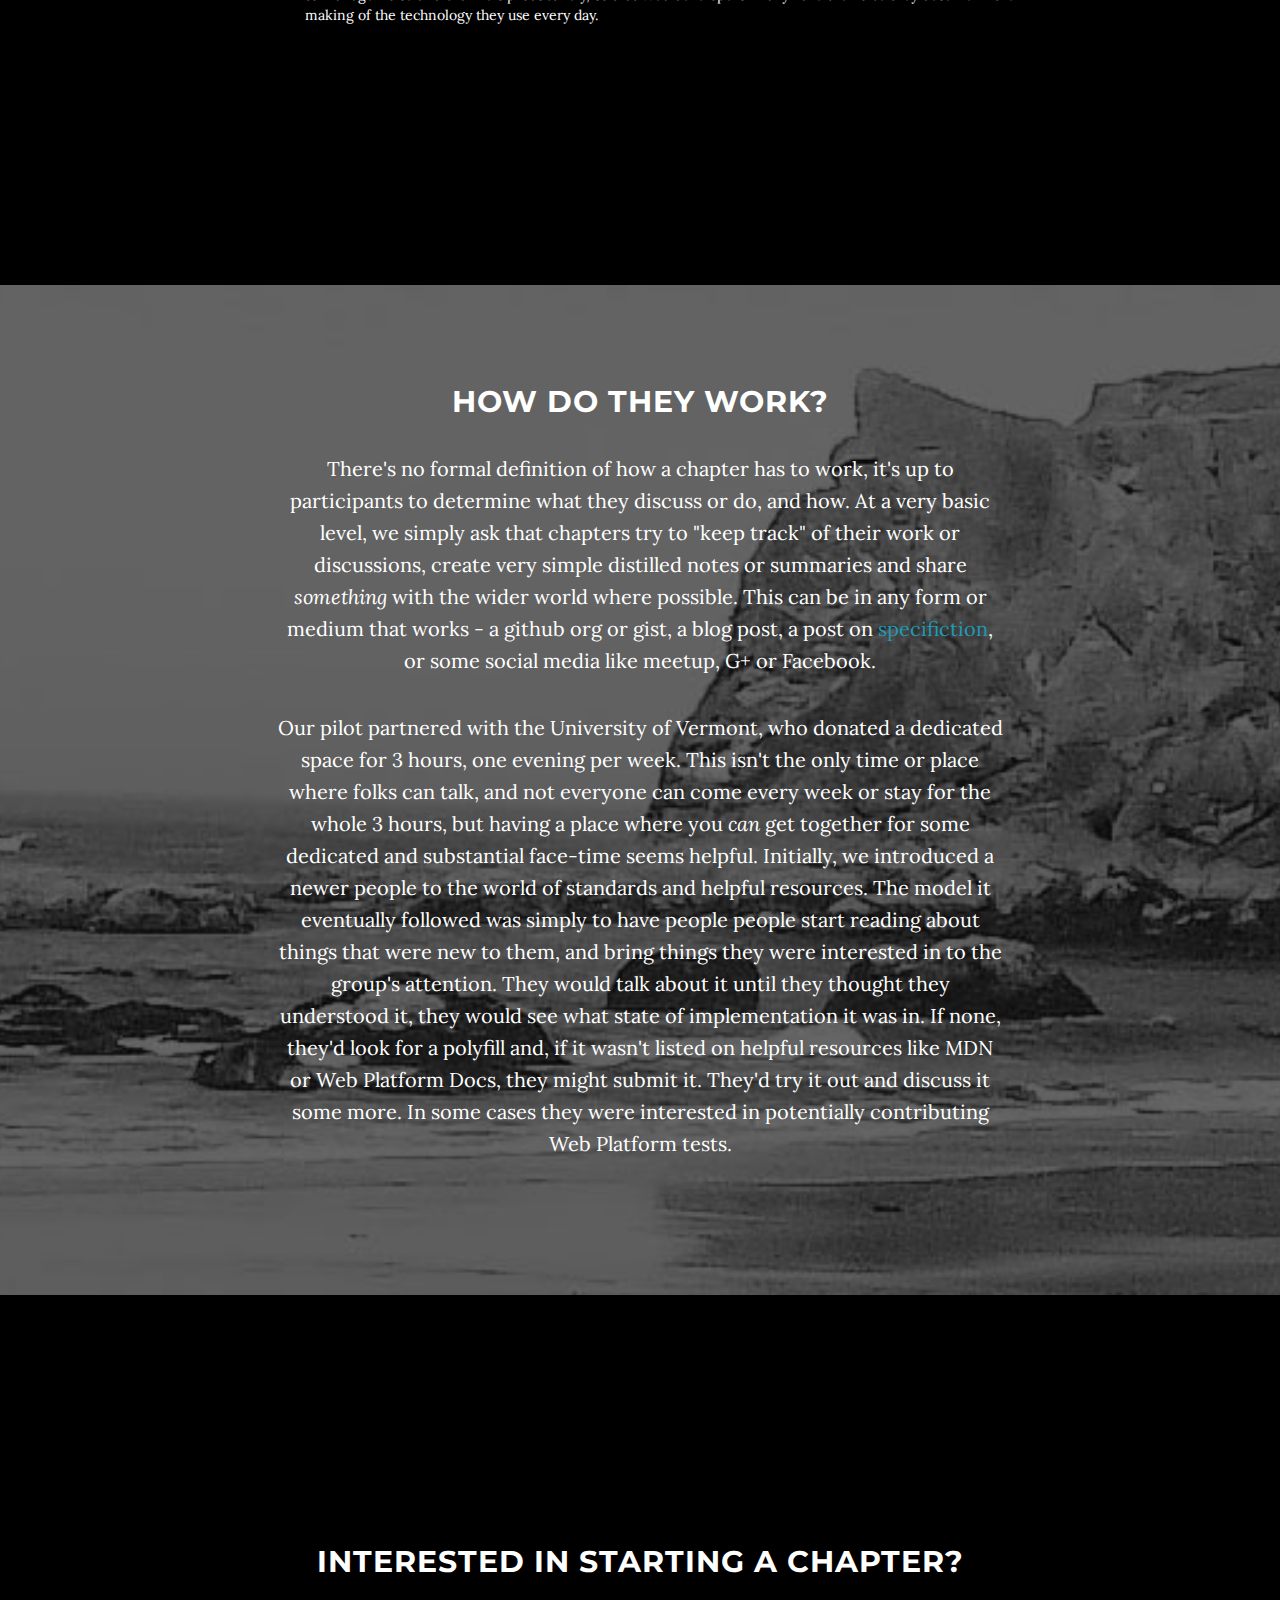
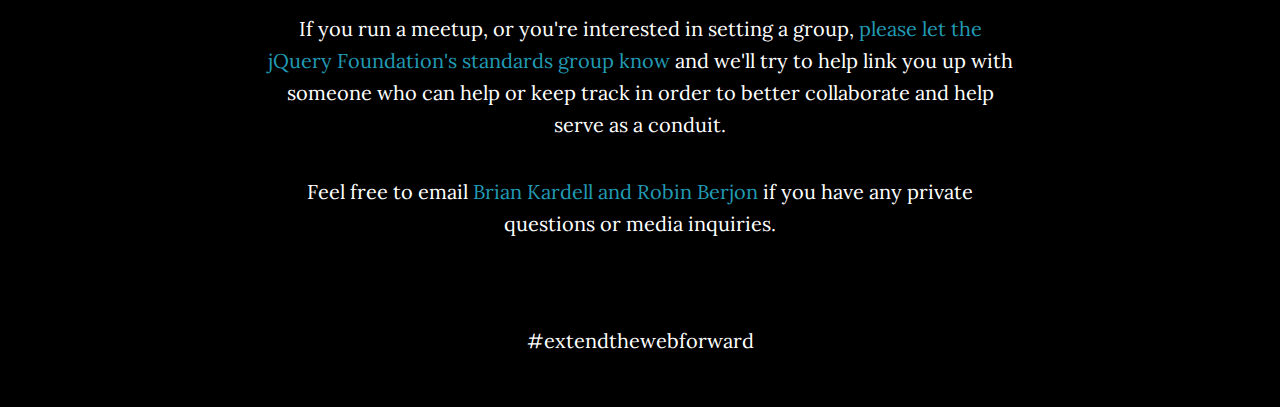
==== commit 7d0eae2b: "Update index.html" ====
--- a/index.html
+++ b/index.html
@@ -19,8 +19,8 @@
 
     <!-- Custom Fonts -->
     <link href="font-awesome/css/font-awesome.min.css" rel="stylesheet" type="text/css">
-    <link href="http://fonts.googleapis.com/css?family=Lora:400,700,400italic,700italic" rel="stylesheet" type="text/css">
-    <link href="http://fonts.googleapis.com/css?family=Montserrat:400,700" rel="stylesheet" type="text/css">
+    <link href="//fonts.googleapis.com/css?family=Lora:400,700,400italic,700italic" rel="stylesheet" type="text/css">
+    <link href="//fonts.googleapis.com/css?family=Montserrat:400,700" rel="stylesheet" type="text/css">
 
     <!-- HTML5 Shim and Respond.js IE8 support of HTML5 elements and media queries -->
     <!-- WARNING: Respond.js doesn't work if you view the page via file:// -->
@@ -88,10 +88,7 @@
                     <p>There's no formal definition of how a chapter has to work, it's up to participants to determine what
                     they discuss or do, and how.  At a very basic level, we simply ask that chapters try to "keep track" of their work or discussions,
                     create very simple distilled notes or summaries and share <em>something</em> with the wider world where possible.
-                    This can be in any form or medium that works - a github org or gist, a blog post, a post on <a href="https://discourse.specifiction.org">specifiction</a>, or some social media like G+ or Facebook.  The pilot group has found G+ to be a nice way for them to schedule meetups
-                    and reminders and post some notes, and it uses Google Hangouts for remote participation, but your mileage may vary.
-                    If you setup a group, let us know at <a href="https://plus.google.com/u/0/108958737038911231850/about">the main G+ org</a>
-                    and we'll link you up and help you let people know about it.
+                    This can be in any form or medium that works - a github org or gist, a blog post, a post on <a href="https://discourse.specifiction.org">specifiction</a>, or some social media like meetup, G+ or Facebook.  
                     </p>
                     <p>Our pilot partnered with the University of Vermont, who donated a dedicated space for 3 hours, one evening per week.
                     This isn't the only time or place where folks can talk, and not everyone can come every week or stay for the whole 3 hours,
@@ -114,20 +111,15 @@
         <div class="row">
             <div class="col-lg-8 col-lg-offset-2">
                 <h2>Interested in Starting a Chapter?</h2>
-                <p>If you do, all that we ask is that you let us know about it and link you up via our main G+ org...</p>
+                <p>If you run a meetup, or you're interested in setting a group, <a href="https://github.com/jquery-foundation/standards">please let the jQuery Foundation's standards group know</a>
+                    and we'll try to help link you up with someone who can help or keep track in order to better collaborate and help serve as a conduit.</p>
                 </p>
+                <!--
                 <ul class="list-inline banner-social-buttons">
                     <!-- we don't have this yet... li>
                         <a href="https://twitter.com/chapters.io" class="btn btn-default btn-lg"><i class="fa fa-twitter fa-fw"></i> <span class="network-name">Twitter</span></a>
                     </li>
-                    -->
-                    <!-- we don't really have something useful here atm... li>
-                        <a href="https://github.com/chapters" class="btn btn-default btn-lg"><i class="fa fa-github fa-fw"></i> <span class="network-name">Github</span></a>
-                    </li -->
-                    <li>
-                        <a href="https://plus.google.com/u/0/108958737038911231850/about" class="btn btn-default btn-lg"><i class="fa fa-google-plus fa-fw"></i> <span class="network-name">Google+</span></a>
-                    </li>
-                </ul>
+                </ul> -->
                 <p>Feel free to email <a href="mailto:bkardell@gmail.com,robin@berjon.com">Brian Kardell and Robin Berjon</a> if you have any private questions or media inquiries.</p>
             </div>
         </div>
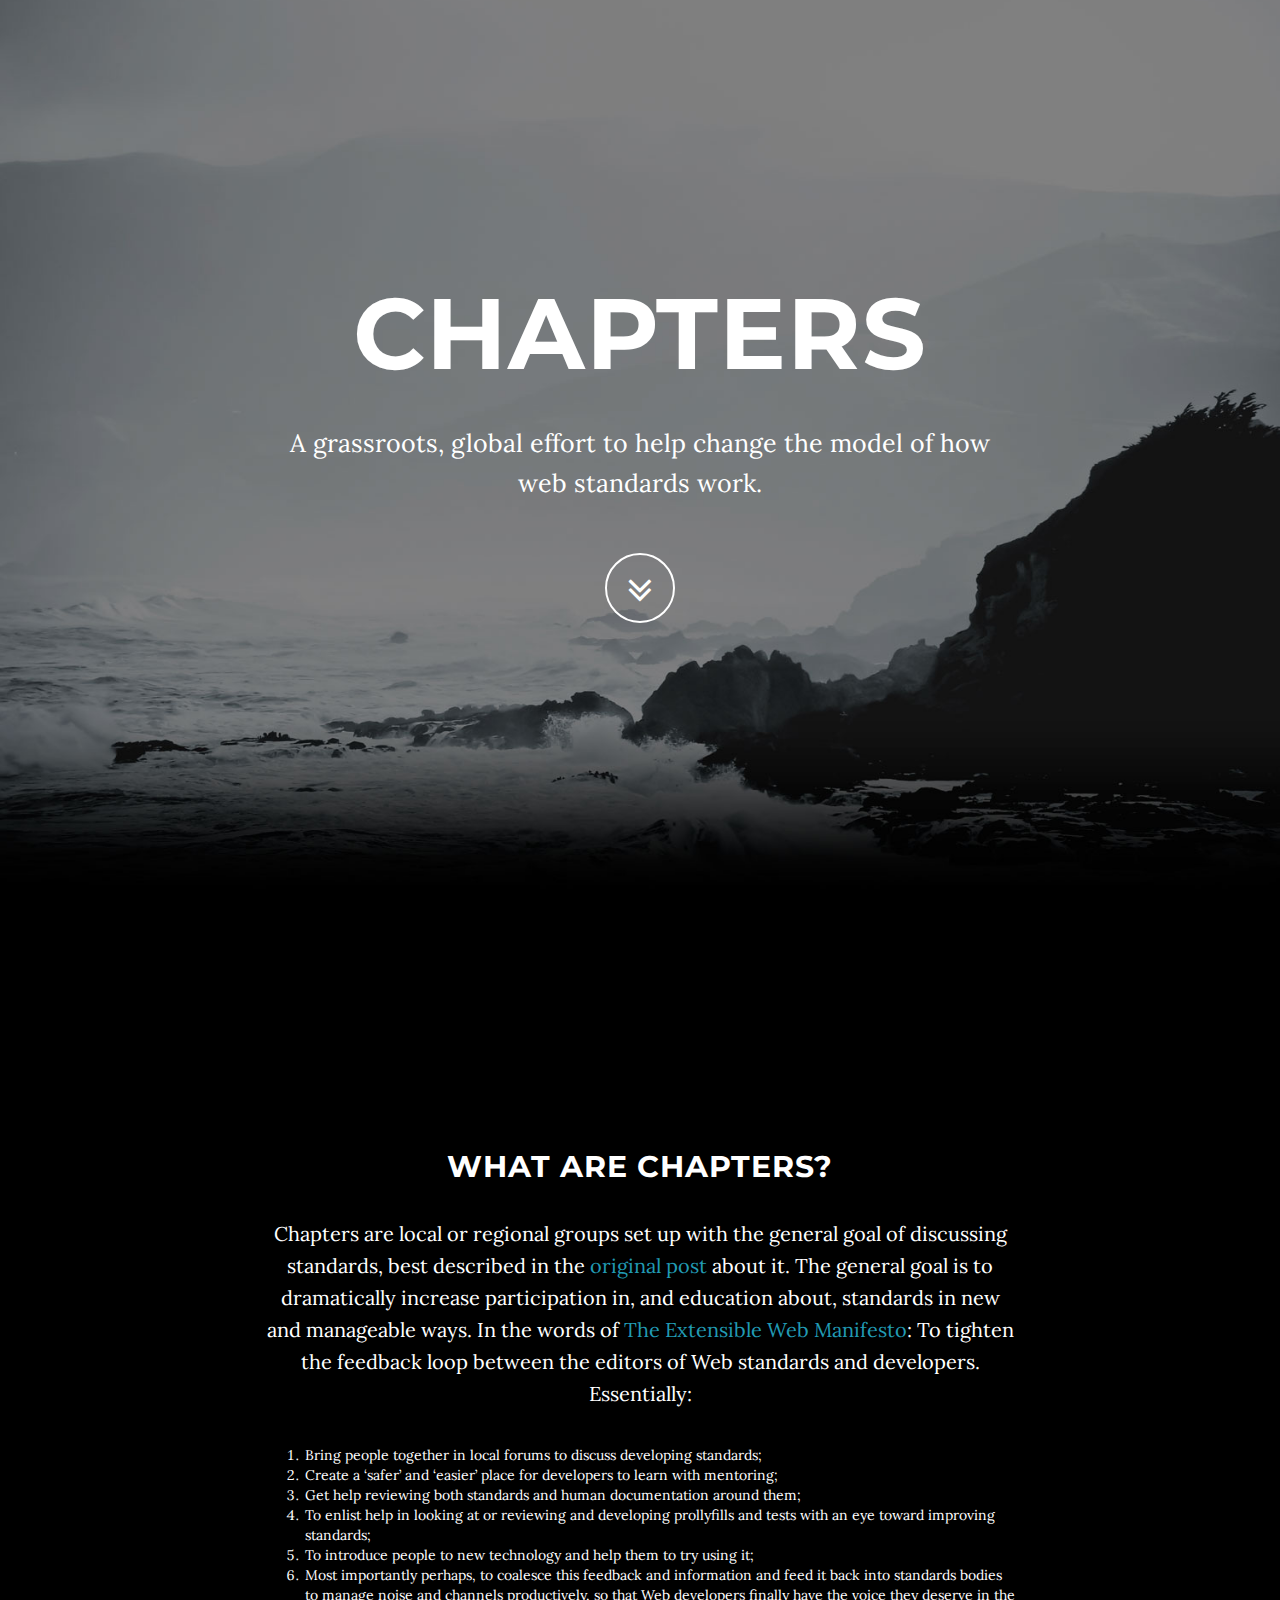
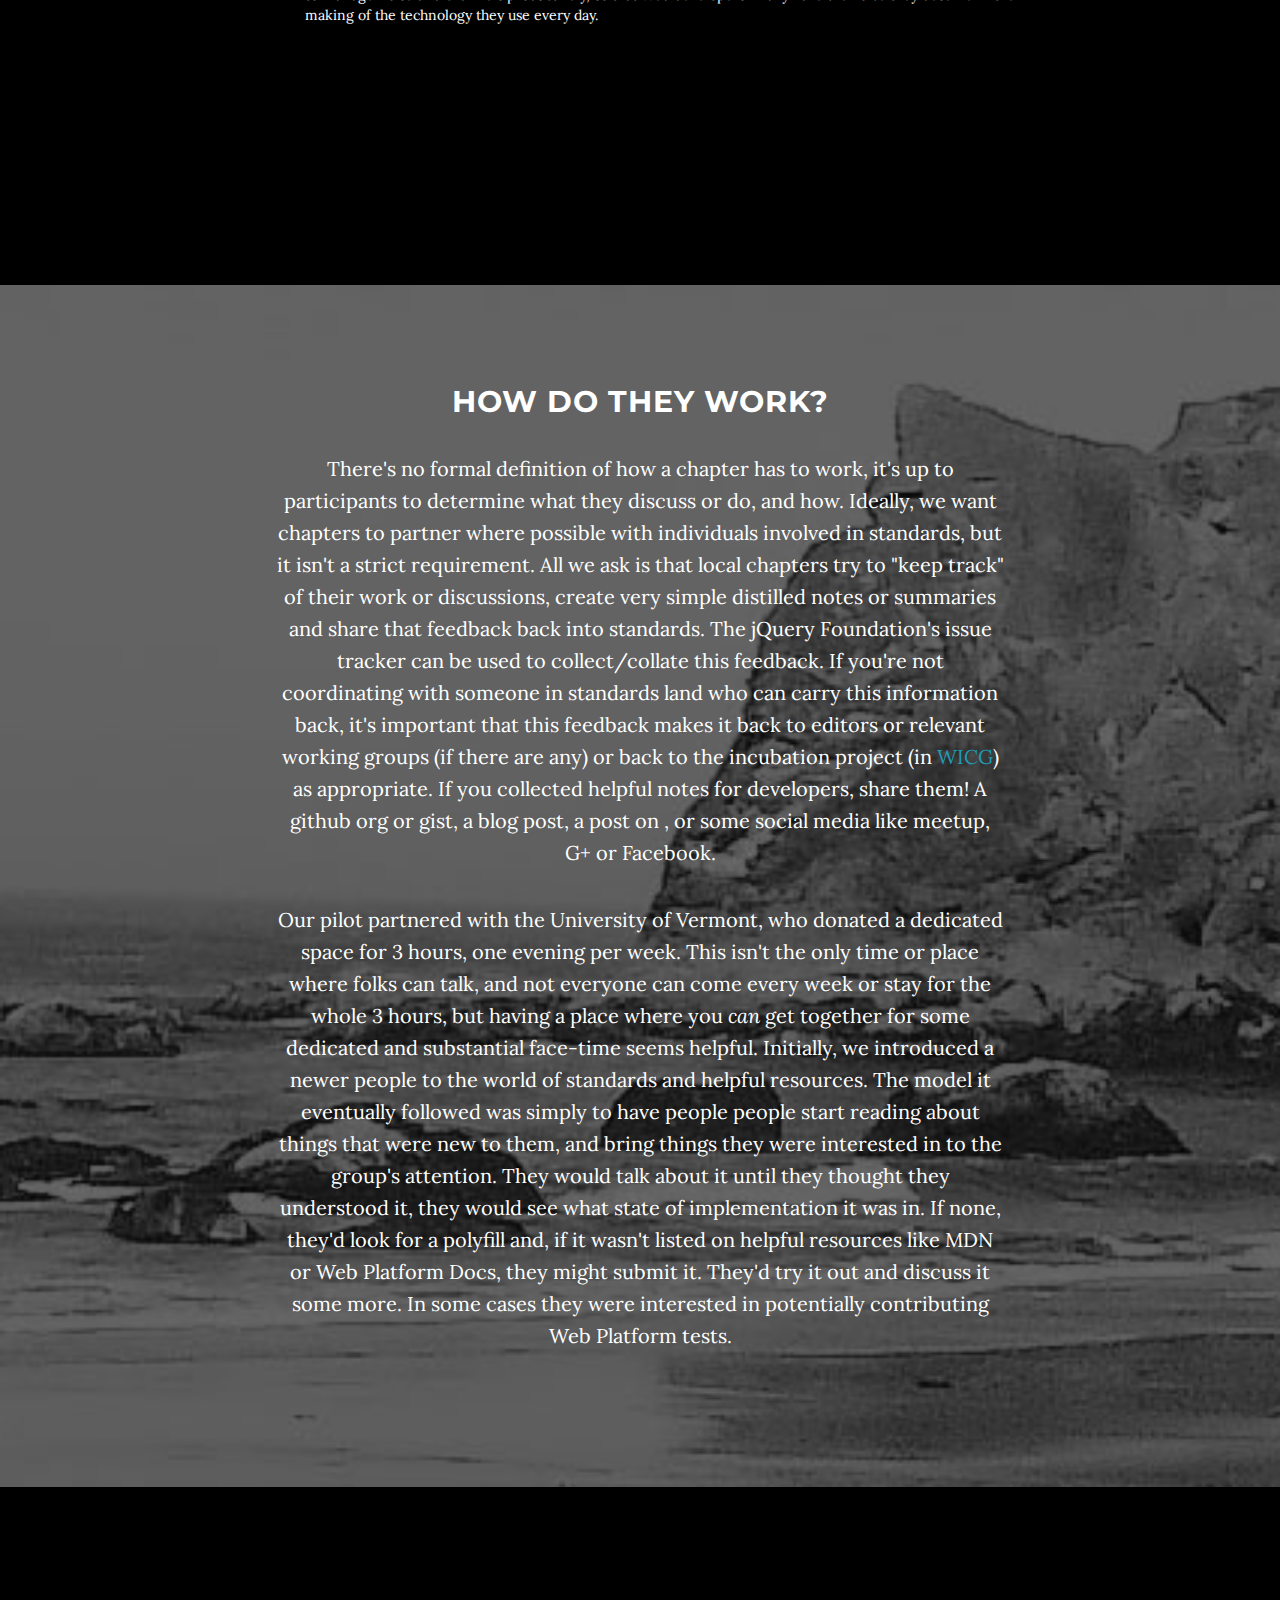
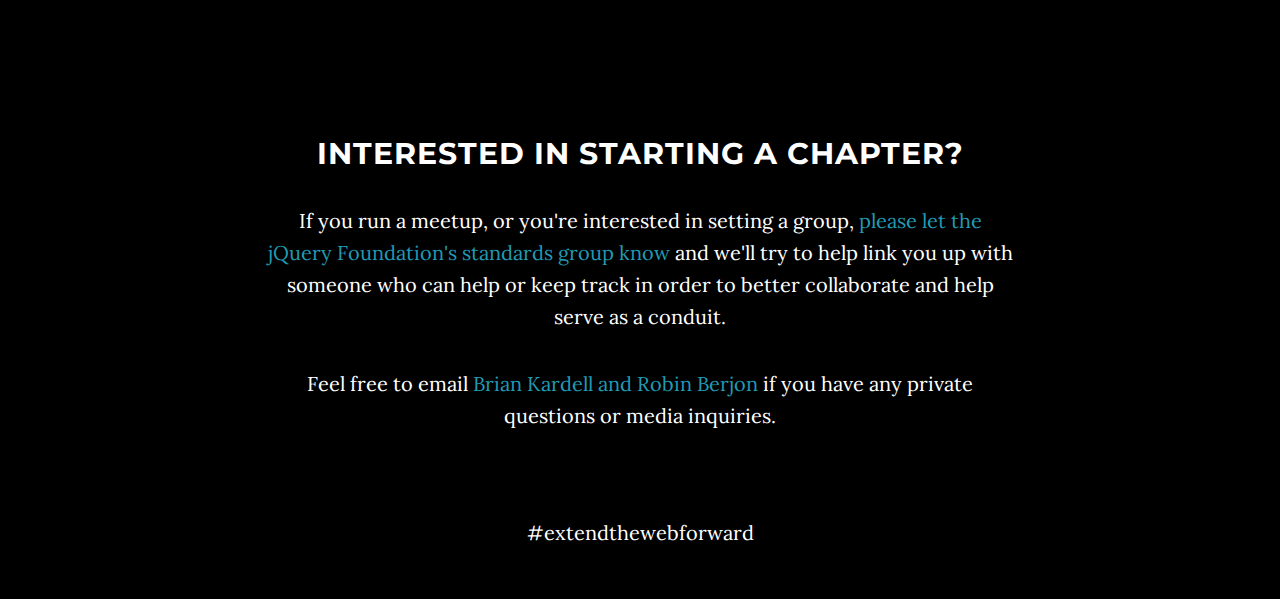
==== commit ca4c1180: "Update index.html" ====
--- a/index.html
+++ b/index.html
@@ -86,9 +86,13 @@
                 <div class="col-lg-8 col-lg-offset-2">
                     <h2>How do they work?</h2>
                     <p>There's no formal definition of how a chapter has to work, it's up to participants to determine what
-                    they discuss or do, and how.  At a very basic level, we simply ask that chapters try to "keep track" of their work or discussions,
-                    create very simple distilled notes or summaries and share <em>something</em> with the wider world where possible.
-                    This can be in any form or medium that works - a github org or gist, a blog post, a post on <a href="https://discourse.specifiction.org">specifiction</a>, or some social media like meetup, G+ or Facebook.  
+                    they discuss or do, and how.  Ideally, we want chapters to partner where possible with individuals involved in standards, 
+                    but it isn't a strict requirement.  All we ask is that local chapters try to "keep track" of their work or discussions,
+                    create very simple distilled notes or summaries and share that feedback back into standards.  The jQuery Foundation's issue tracker can 
+                    be used to collect/collate this feedback.  If you're not coordinating with someone in standards land who can carry this information back,  
+		    it's important that this feedback makes it back to editors or relevant working groups (if there are any)
+                    or back to the incubation project (in <a href="https://wicg.io">WICG</a>) as appropriate.  If you collected helpful notes for developers, share them!  
+		    A github org or gist, a blog post, a post on , or some social media like meetup, G+ or Facebook.  
                     </p>
                     <p>Our pilot partnered with the University of Vermont, who donated a dedicated space for 3 hours, one evening per week.
                     This isn't the only time or place where folks can talk, and not everyone can come every week or stay for the whole 3 hours,
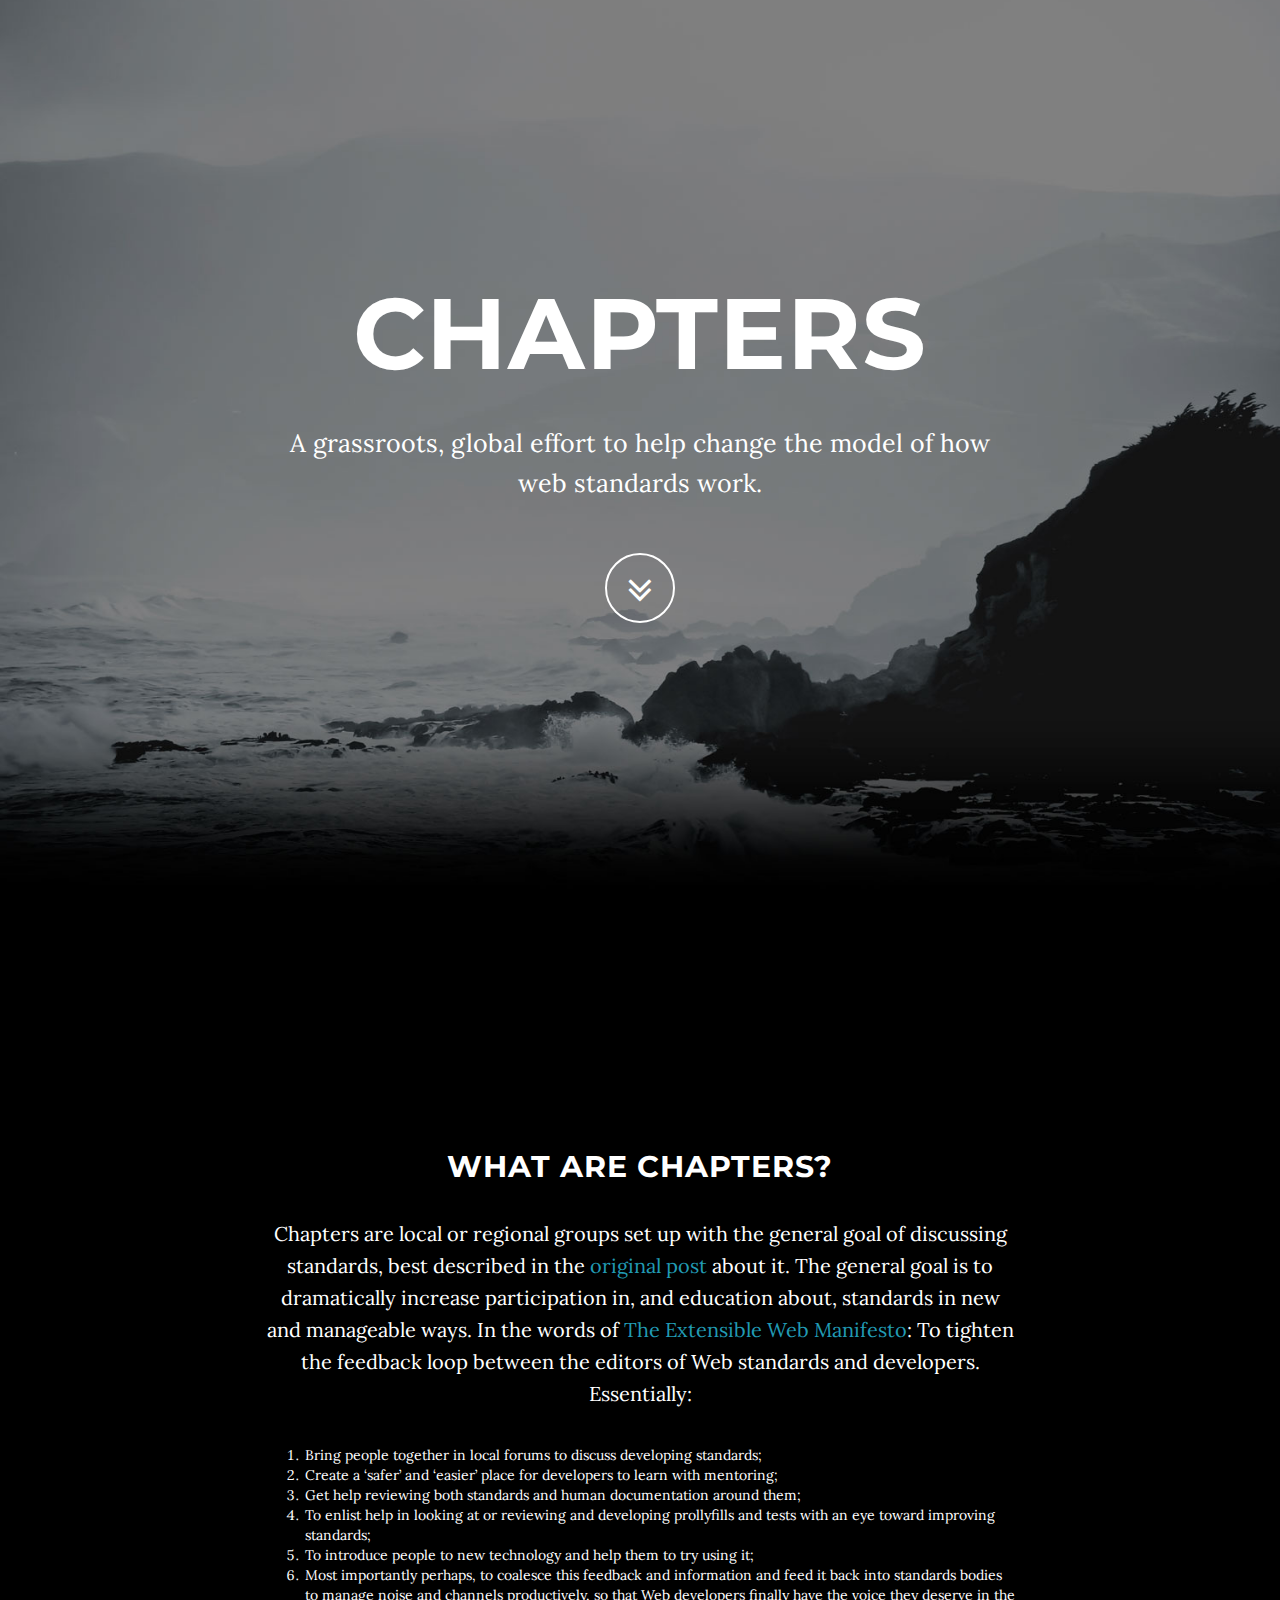
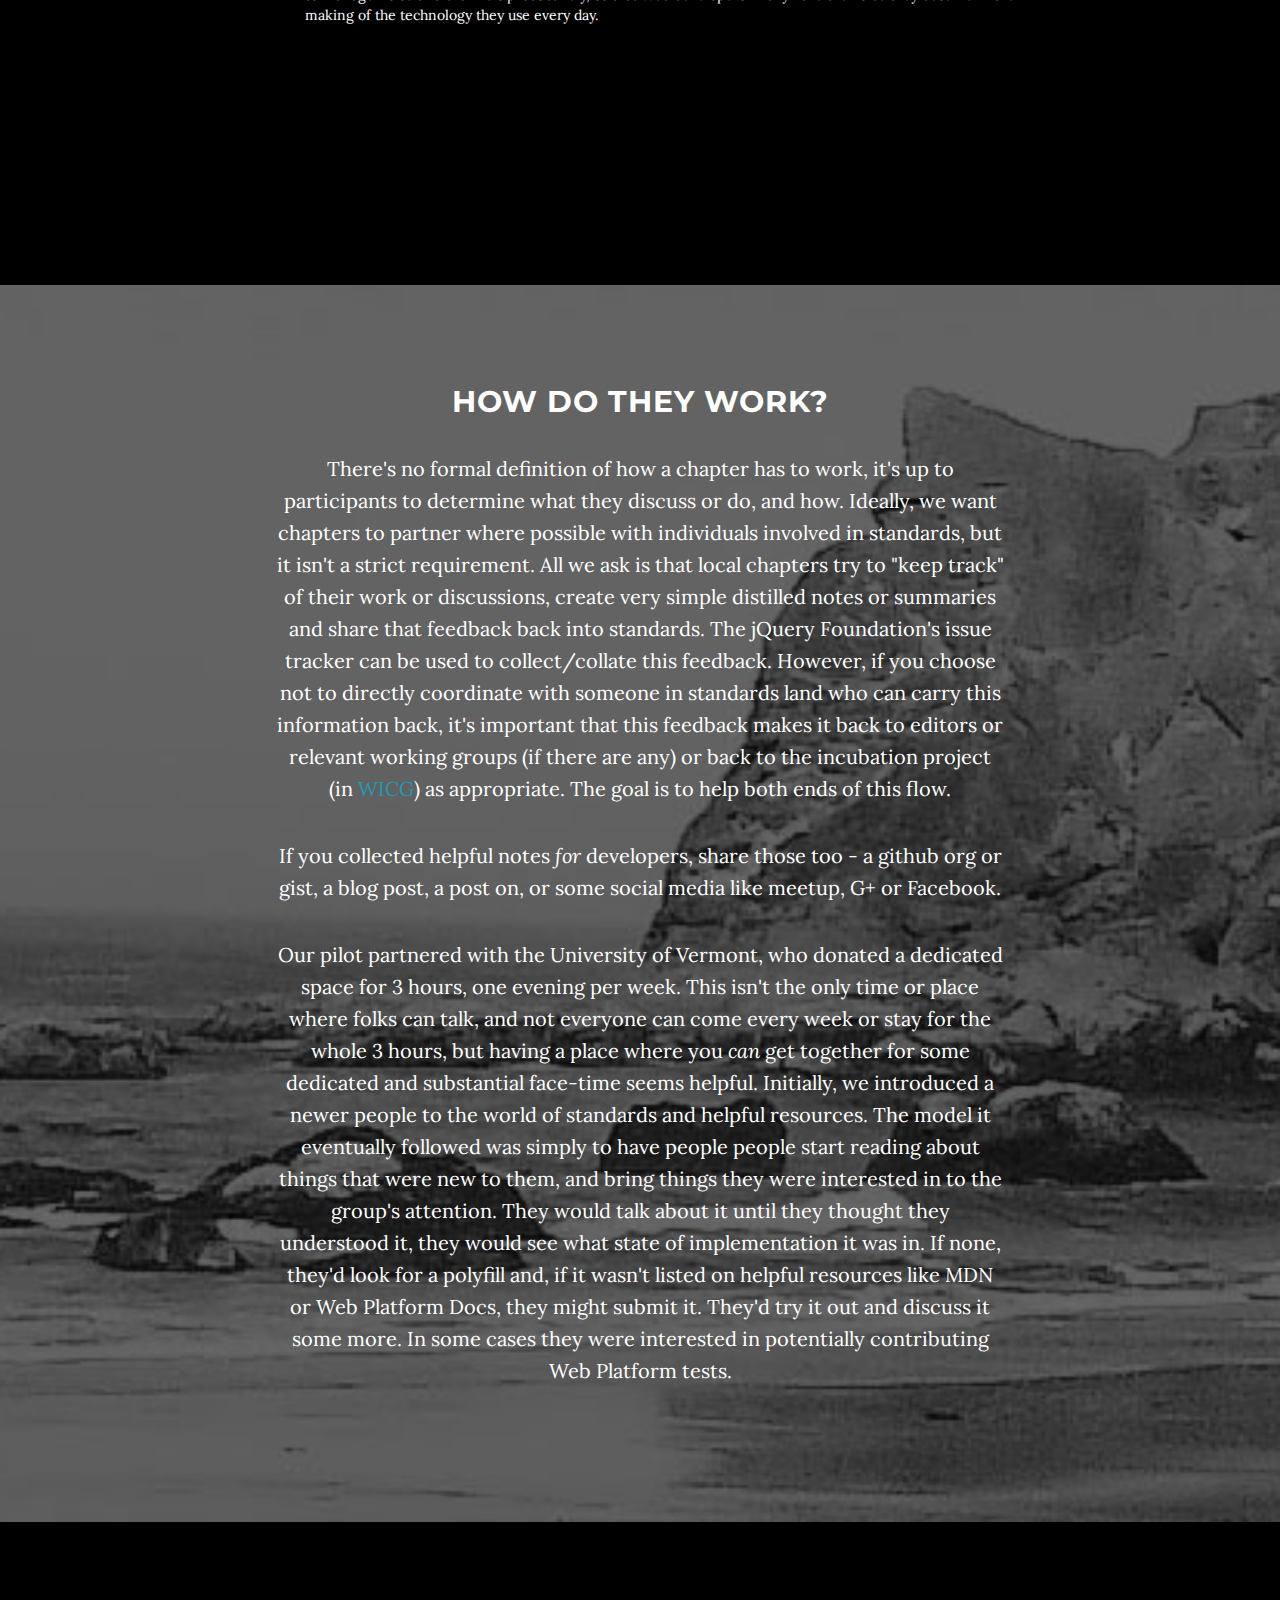
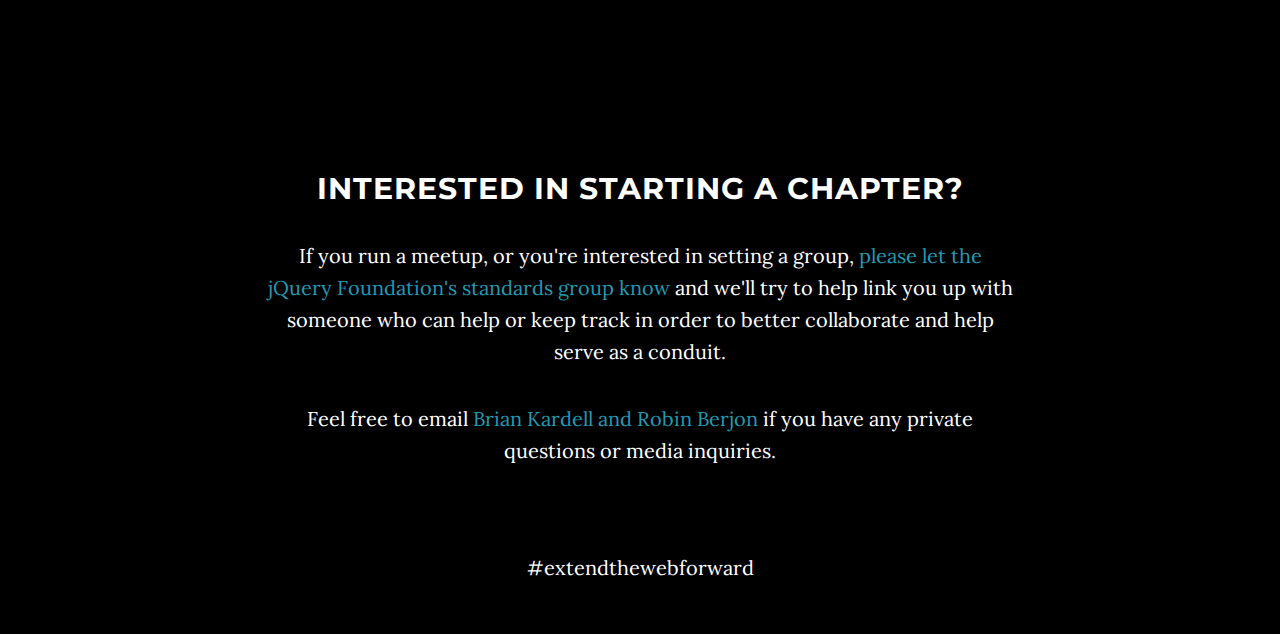
==== commit 75d8d139: "Update index.html" ====
--- a/index.html
+++ b/index.html
@@ -89,10 +89,11 @@
                     they discuss or do, and how.  Ideally, we want chapters to partner where possible with individuals involved in standards, 
                     but it isn't a strict requirement.  All we ask is that local chapters try to "keep track" of their work or discussions,
                     create very simple distilled notes or summaries and share that feedback back into standards.  The jQuery Foundation's issue tracker can 
-                    be used to collect/collate this feedback.  If you're not coordinating with someone in standards land who can carry this information back,  
+                    be used to collect/collate this feedback.  However, if you choose not to directly coordinate with someone in standards land who can carry this information back,  
 		    it's important that this feedback makes it back to editors or relevant working groups (if there are any)
-                    or back to the incubation project (in <a href="https://wicg.io">WICG</a>) as appropriate.  If you collected helpful notes for developers, share them!  
-		    A github org or gist, a blog post, a post on , or some social media like meetup, G+ or Facebook.  
+                    or back to the incubation project (in <a href="https://wicg.io">WICG</a>) as appropriate.  The goal is to help both ends of this flow.</p>
+
+			<p>If you collected helpful notes <em>for</em> developers, share those too - a github org or gist, a blog post, a post on, or some social media like meetup, G+ or Facebook.  
                     </p>
                     <p>Our pilot partnered with the University of Vermont, who donated a dedicated space for 3 hours, one evening per week.
                     This isn't the only time or place where folks can talk, and not everyone can come every week or stay for the whole 3 hours,
